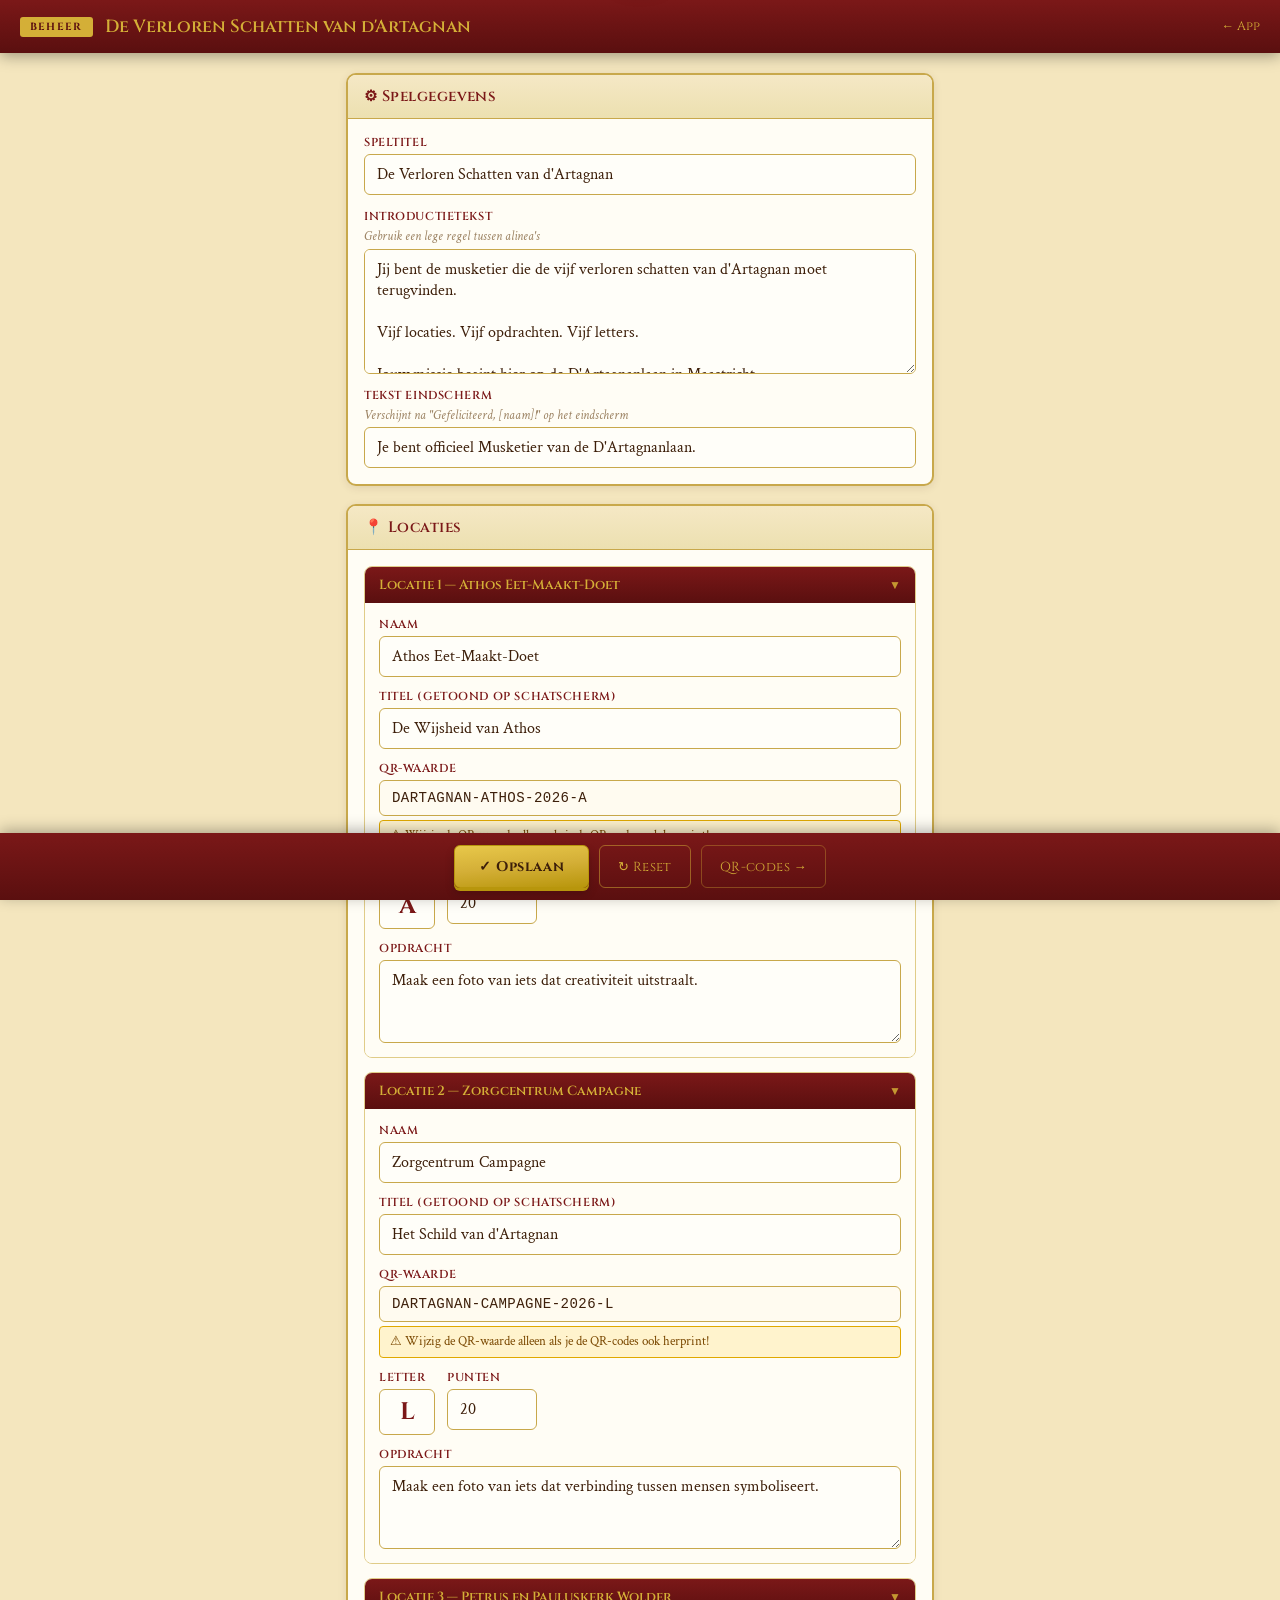
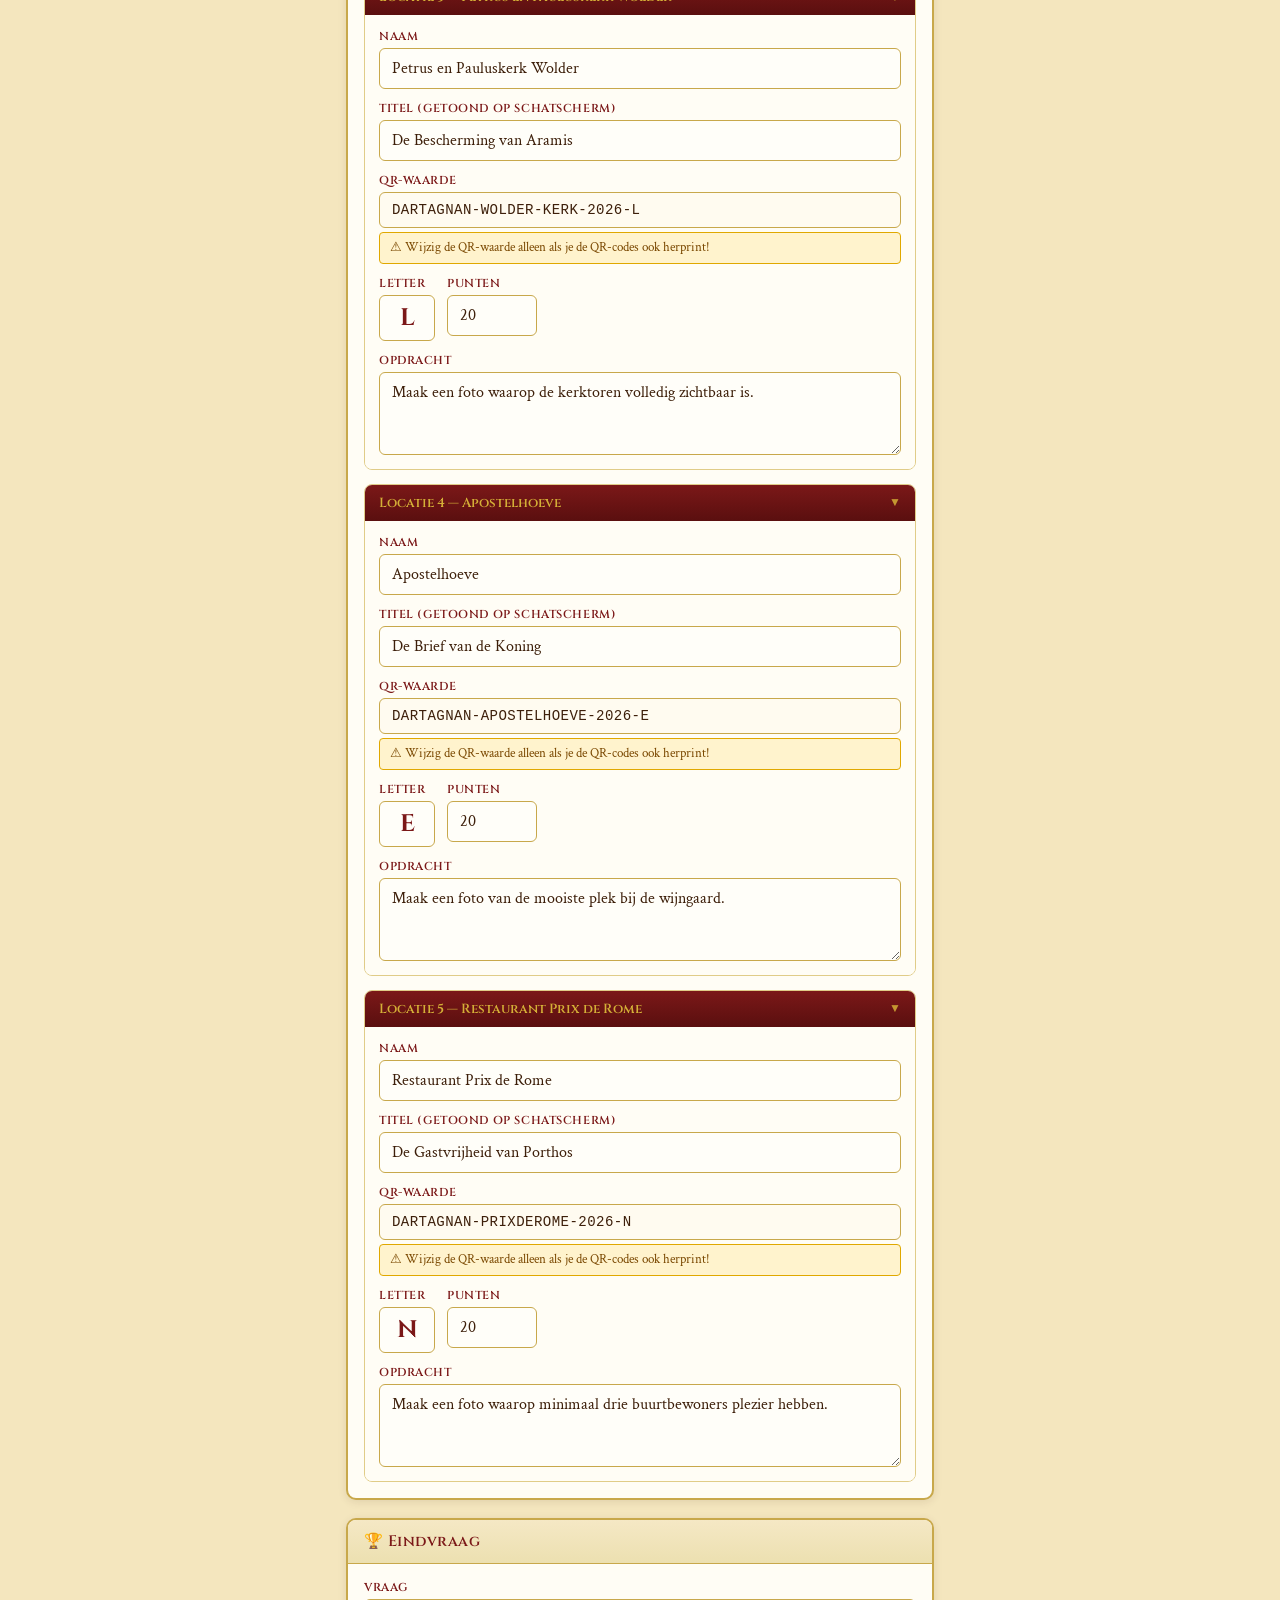
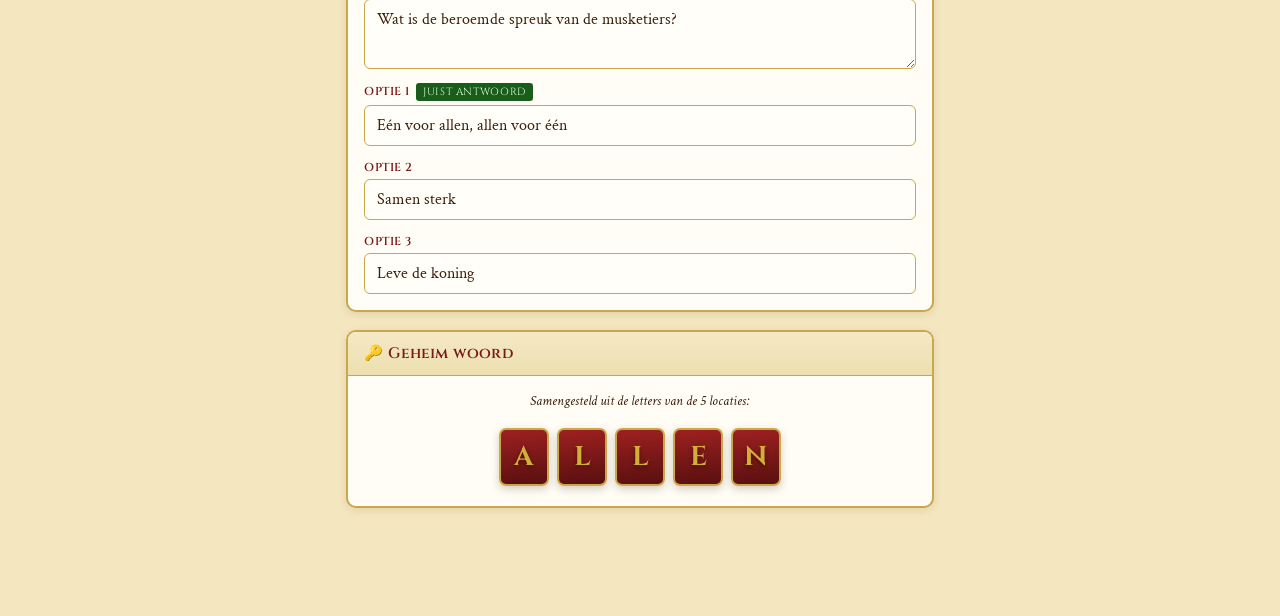
==== admin.html @ 982ed8f4 "admin page added" ====
<!DOCTYPE html>
<html lang="nl">
<head>
    <meta charset="UTF-8">
    <meta name="viewport" content="width=device-width, initial-scale=1.0">
    <title>Beheer — De Verloren Schatten van d'Artagnan</title>
    <link rel="preconnect" href="https://fonts.googleapis.com">
    <link rel="preconnect" href="https://fonts.gstatic.com" crossorigin>
    <link href="https://fonts.googleapis.com/css2?family=Cinzel:wght@400;600;700&family=Crimson+Text:ital,wght@0,400;0,600;1,400&display=swap" rel="stylesheet">
    <style>
        :root {
            --primary:     #7b1818;
            --primary-dk:  #5a0f0f;
            --secondary:   #d4af37;
            --secondary-dk:#b8960c;
            --bg:          #f4e6be;
            --card:        #fffdf5;
            --dark:        #3d1f0a;
            --border:      #c8a84b;
            --border-lt:   #e0cc88;
            --success:     #1a5c1a;
            --danger:      #7b1818;
            --warn-bg:     #fff3cd;
            --warn-border: #e0a800;
            --font-h:      'Cinzel', Georgia, serif;
            --font-b:      'Crimson Text', Georgia, serif;
        }

        *, *::before, *::after { box-sizing: border-box; margin: 0; padding: 0; }

        html { font-size: 16px; -webkit-text-size-adjust: 100%; }

        body {
            font-family: var(--font-b);
            background: var(--bg);
            color: var(--dark);
            min-height: 100vh;
            padding-bottom: 88px;
        }

        /* ---- Header ---- */
        .admin-header {
            background: linear-gradient(180deg, var(--primary) 0%, var(--primary-dk) 100%);
            color: var(--secondary);
            padding: 14px 20px;
            display: flex;
            align-items: center;
            gap: 12px;
            flex-wrap: wrap;
            position: sticky;
            top: 0;
            z-index: 100;
            box-shadow: 0 3px 14px rgba(0,0,0,0.35);
        }

        .admin-badge {
            background: var(--secondary);
            color: var(--primary-dk);
            font-family: var(--font-h);
            font-size: 0.65rem;
            font-weight: 700;
            padding: 3px 10px;
            border-radius: 3px;
            letter-spacing: 0.12em;
            white-space: nowrap;
        }

        .admin-header h1 {
            font-family: var(--font-h);
            font-size: clamp(0.82rem, 3vw, 1.1rem);
            font-weight: 600;
            flex: 1;
            line-height: 1.25;
        }

        .back-link {
            color: var(--secondary);
            text-decoration: none;
            font-family: var(--font-h);
            font-size: 0.78rem;
            white-space: nowrap;
            padding: 4px 0;
        }

        /* ---- Main ---- */
        main {
            max-width: 620px;
            margin: 0 auto;
            padding: 20px 16px;
            display: flex;
            flex-direction: column;
            gap: 18px;
        }

        /* ---- Section card ---- */
        .admin-section {
            background: var(--card);
            border: 2px solid var(--border);
            border-radius: 10px;
            overflow: hidden;
            box-shadow: 0 2px 8px rgba(61,31,10,0.1);
        }

        .section-header {
            background: linear-gradient(180deg, #f5e8c5 0%, #ece0b0 100%);
            padding: 11px 16px;
            border-bottom: 1px solid var(--border);
        }

        .section-header h2 {
            font-family: var(--font-h);
            font-size: 0.95rem;
            color: var(--primary);
            font-weight: 600;
            letter-spacing: 0.03em;
        }

        .section-body {
            padding: 16px;
            display: flex;
            flex-direction: column;
            gap: 14px;
        }

        /* ---- Location card ---- */
        .loc-card {
            border: 1.5px solid var(--border-lt);
            border-radius: 8px;
            overflow: hidden;
        }

        .loc-card-header {
            background: linear-gradient(180deg, var(--primary) 0%, var(--primary-dk) 100%);
            color: var(--secondary);
            padding: 9px 14px;
            display: flex;
            align-items: center;
            justify-content: space-between;
            gap: 8px;
            cursor: pointer;
            user-select: none;
            -webkit-tap-highlight-color: transparent;
        }

        .loc-card-header h3 {
            font-family: var(--font-h);
            font-size: 0.83rem;
            font-weight: 600;
        }

        .loc-toggle {
            font-size: 0.75rem;
            opacity: 0.85;
            transition: transform 0.2s;
        }

        .loc-card-body {
            padding: 14px;
            display: flex;
            flex-direction: column;
            gap: 12px;
            background: var(--card);
        }

        .loc-card-body.collapsed {
            display: none;
        }

        /* ---- Form fields ---- */
        .field {
            display: flex;
            flex-direction: column;
            gap: 4px;
        }

        .field label {
            font-family: var(--font-h);
            font-size: 0.72rem;
            color: var(--primary);
            font-weight: 600;
            letter-spacing: 0.05em;
            text-transform: uppercase;
        }

        .field small {
            font-family: var(--font-b);
            font-size: 0.8rem;
            color: #9a8060;
            font-style: italic;
            line-height: 1.3;
        }

        .field input,
        .field textarea {
            width: 100%;
            padding: 9px 12px;
            font-family: var(--font-b);
            font-size: 1rem;
            border: 1.5px solid var(--border);
            border-radius: 6px;
            background: #fffef9;
            color: var(--dark);
            outline: none;
            transition: border-color 0.2s, box-shadow 0.2s;
            -webkit-appearance: none;
        }

        .field input:focus,
        .field textarea:focus {
            border-color: var(--primary);
            box-shadow: 0 0 0 2px rgba(123,24,24,0.1);
        }

        .field textarea { resize: vertical; min-height: 70px; }

        .field-qr input {
            font-family: 'Courier New', monospace;
            font-size: 0.88rem;
            background: #fffbf0;
            letter-spacing: 0.03em;
        }

        .field-letter input {
            width: 56px;
            text-align: center;
            font-family: var(--font-h);
            font-size: 1.5rem;
            font-weight: 700;
            color: var(--primary);
            text-transform: uppercase;
            padding: 6px 8px;
        }

        .field-points input {
            width: 90px;
        }

        .field-row {
            display: flex;
            gap: 12px;
            align-items: flex-start;
        }

        .qr-warning {
            font-size: 0.8rem;
            color: #7a4800;
            background: var(--warn-bg);
            border: 1px solid var(--warn-border);
            border-radius: 4px;
            padding: 6px 10px;
            line-height: 1.4;
        }

        /* ---- Correct answer badge ---- */
        .correct-label {
            display: flex;
            align-items: center;
            gap: 6px;
        }

        .correct-badge {
            background: var(--success);
            color: #d8ffd8;
            font-size: 0.65rem;
            font-family: var(--font-h);
            padding: 2px 7px;
            border-radius: 3px;
            letter-spacing: 0.06em;
        }

        /* ---- Word preview ---- */
        .word-preview {
            display: flex;
            gap: 8px;
            justify-content: center;
            flex-wrap: wrap;
            padding: 4px 0;
        }

        .word-letter {
            width: 50px;
            height: 58px;
            border: 2px solid var(--border);
            border-radius: 7px;
            display: flex;
            align-items: center;
            justify-content: center;
            font-family: var(--font-h);
            font-size: 1.7rem;
            font-weight: 700;
            background: linear-gradient(175deg, #9e2020 0%, var(--primary) 50%, var(--primary-dk) 100%);
            color: var(--secondary);
            box-shadow: 0 3px 8px rgba(61,31,10,0.22);
            text-shadow: 0 2px 4px rgba(0,0,0,0.4);
        }

        .word-letter.empty {
            background: linear-gradient(180deg, #e8d8b0 0%, #d8c898 100%);
            color: #a09060;
            text-shadow: none;
            font-size: 1.4rem;
        }

        .word-hint {
            text-align: center;
            font-style: italic;
            font-size: 0.88rem;
            color: var(--dark);
        }

        /* ---- Sticky action bar ---- */
        .action-bar {
            position: fixed;
            bottom: 0;
            left: 0;
            right: 0;
            background: linear-gradient(180deg, var(--primary) 0%, var(--primary-dk) 100%);
            padding: 12px 16px;
            display: flex;
            gap: 10px;
            justify-content: center;
            flex-wrap: wrap;
            box-shadow: 0 -3px 14px rgba(0,0,0,0.3);
            z-index: 100;
        }

        .btn-save {
            background: linear-gradient(175deg, #e8c84a 0%, var(--secondary) 50%, var(--secondary-dk) 100%);
            color: var(--dark);
            border: 1px solid var(--secondary-dk);
            padding: 11px 24px;
            border-radius: 6px;
            font-family: var(--font-h);
            font-size: 0.88rem;
            font-weight: 700;
            cursor: pointer;
            letter-spacing: 0.04em;
            box-shadow: 0 3px 0 var(--secondary-dk), 0 5px 10px rgba(0,0,0,0.2);
            transition: transform 0.1s;
            -webkit-tap-highlight-color: transparent;
        }

        .btn-save:active { transform: translateY(2px); box-shadow: 0 1px 0 var(--secondary-dk); }

        .btn-reset {
            background: transparent;
            color: var(--secondary);
            border: 1px solid rgba(212,175,55,0.5);
            padding: 11px 18px;
            border-radius: 6px;
            font-family: var(--font-h);
            font-size: 0.82rem;
            cursor: pointer;
            letter-spacing: 0.03em;
            transition: background 0.2s;
            -webkit-tap-highlight-color: transparent;
        }

        .btn-reset:hover { background: rgba(212,175,55,0.1); }

        .btn-qr {
            background: transparent;
            color: var(--secondary);
            border: 1px solid rgba(212,175,55,0.35);
            padding: 11px 18px;
            border-radius: 6px;
            font-family: var(--font-h);
            font-size: 0.82rem;
            letter-spacing: 0.03em;
            text-decoration: none;
            display: inline-flex;
            align-items: center;
            -webkit-tap-highlight-color: transparent;
        }

        /* ---- Status toast ---- */
        .status-bar {
            position: fixed;
            top: 62px;
            left: 50%;
            transform: translateX(-50%) translateY(-100px);
            padding: 11px 22px;
            border-radius: 22px;
            font-family: var(--font-h);
            font-size: 0.82rem;
            box-shadow: 0 4px 18px rgba(0,0,0,0.3);
            transition: transform 0.35s cubic-bezier(0.34, 1.56, 0.64, 1);
            z-index: 200;
            white-space: nowrap;
            pointer-events: none;
            background: var(--success);
            color: #d8ffd8;
            letter-spacing: 0.02em;
        }

        .status-bar.show   { transform: translateX(-50%) translateY(0); }
        .status-bar.error  { background: var(--danger); color: #ffd8d8; }
        .status-bar.warn   { background: #7a4800; color: #ffe8c8; }
    </style>
</head>
<body>

<header class="admin-header">
    <span class="admin-badge">BEHEER</span>
    <h1>De Verloren Schatten van d'Artagnan</h1>
    <a href="index.html" class="back-link">&#8592; App</a>
</header>

<main>

    <!-- ===== SPELGEGEVENS ===== -->
    <div class="admin-section">
        <div class="section-header">
            <h2>&#9881; Spelgegevens</h2>
        </div>
        <div class="section-body">
            <div class="field">
                <label>Speltitel</label>
                <input type="text" id="cfg-gameTitle" maxlength="120">
            </div>
            <div class="field">
                <label>Introductietekst</label>
                <small>Gebruik een lege regel tussen alinea's</small>
                <textarea id="cfg-introText" rows="5"></textarea>
            </div>
            <div class="field">
                <label>Tekst eindscherm</label>
                <small>Verschijnt na "Gefeliciteerd, [naam]!" op het eindscherm</small>
                <input type="text" id="cfg-congratsText" maxlength="200">
            </div>
        </div>
    </div>

    <!-- ===== LOCATIES ===== -->
    <div class="admin-section">
        <div class="section-header">
            <h2>&#128205; Locaties</h2>
        </div>
        <div class="section-body" id="locations-container"></div>
    </div>

    <!-- ===== EINDVRAAG ===== -->
    <div class="admin-section">
        <div class="section-header">
            <h2>&#127942; Eindvraag</h2>
        </div>
        <div class="section-body">
            <div class="field">
                <label>Vraag</label>
                <textarea id="cfg-finalQuestion" rows="2"></textarea>
            </div>
            <div class="field">
                <div class="correct-label">
                    <label>Optie 1</label>
                    <span class="correct-badge">JUIST ANTWOORD</span>
                </div>
                <input type="text" id="cfg-answer0" maxlength="200">
            </div>
            <div class="field">
                <label>Optie 2</label>
                <input type="text" id="cfg-answer1" maxlength="200">
            </div>
            <div class="field">
                <label>Optie 3</label>
                <input type="text" id="cfg-answer2" maxlength="200">
            </div>
        </div>
    </div>

    <!-- ===== GEHEIM WOORD ===== -->
    <div class="admin-section">
        <div class="section-header">
            <h2>&#128273; Geheim woord</h2>
        </div>
        <div class="section-body">
            <p class="word-hint">Samengesteld uit de letters van de 5 locaties:</p>
            <div class="word-preview" id="word-preview"></div>
        </div>
    </div>

</main>

<!-- Sticky action bar -->
<div class="action-bar">
    <button class="btn-save" id="btn-save">&#10003; Opslaan</button>
    <button class="btn-reset" id="btn-reset">&#8635; Reset</button>
    <a href="qrcodes.html" class="btn-qr">QR-codes &#8594;</a>
</div>

<!-- Status notification -->
<div class="status-bar" id="status-bar"></div>

<script>
'use strict';

const CONFIG_KEY = 'artagnan_config_v1';

const DEFAULT_CONFIG = {
    gameTitle:    "De Verloren Schatten van d'Artagnan",
    introText:    "Jij bent de musketier die de vijf verloren schatten van d'Artagnan moet terugvinden.\n\nVijf locaties. Vijf opdrachten. Vijf letters.\n\nJouw missie begint hier op de D'Artagnanlaan in Maastricht.",
    congratsText: "Je bent officieel Musketier van de D'Artagnanlaan.",
    locations: [
        { qrValue: 'DARTAGNAN-ATHOS-2026-A',        name: 'Athos Eet-Maakt-Doet',        title: 'De Wijsheid van Athos',        letter: 'A', points: 20, task: 'Maak een foto van iets dat creativiteit uitstraalt.' },
        { qrValue: 'DARTAGNAN-CAMPAGNE-2026-L',      name: 'Zorgcentrum Campagne',         title: "Het Schild van d'Artagnan",    letter: 'L', points: 20, task: 'Maak een foto van iets dat verbinding tussen mensen symboliseert.' },
        { qrValue: 'DARTAGNAN-WOLDER-KERK-2026-L',   name: 'Petrus en Pauluskerk Wolder',  title: 'De Bescherming van Aramis',   letter: 'L', points: 20, task: 'Maak een foto waarop de kerktoren volledig zichtbaar is.' },
        { qrValue: 'DARTAGNAN-APOSTELHOEVE-2026-E',  name: 'Apostelhoeve',                 title: 'De Brief van de Koning',      letter: 'E', points: 20, task: 'Maak een foto van de mooiste plek bij de wijngaard.' },
        { qrValue: 'DARTAGNAN-PRIXDEROME-2026-N',    name: 'Restaurant Prix de Rome',      title: 'De Gastvrijheid van Porthos', letter: 'N', points: 20, task: 'Maak een foto waarop minimaal drie buurtbewoners plezier hebben.' }
    ],
    finalQuestion: "Wat is de beroemde spreuk van de musketiers?",
    correctAnswer: "Eén voor allen, allen voor één",
    answerOptions: [
        "Eén voor allen, allen voor één",
        "Samen sterk",
        "Leve de koning"
    ]
};

let config           = JSON.parse(JSON.stringify(DEFAULT_CONFIG));
let savedQrValues    = config.locations.map(l => l.qrValue);
let statusTimer      = null;

/* ---- Load from localStorage ---- */
function loadConfig() {
    try {
        const raw = localStorage.getItem(CONFIG_KEY);
        if (!raw) return;
        const p = JSON.parse(raw);
        if (
            p && typeof p === 'object' &&
            Array.isArray(p.locations) && p.locations.length === 5 &&
            Array.isArray(p.answerOptions) && p.answerOptions.length >= 2
        ) {
            config        = p;
            savedQrValues = config.locations.map(l => l.qrValue);
        }
    } catch (_) {}
}

/* ---- Populate global fields ---- */
function populateForm() {
    document.getElementById('cfg-gameTitle').value     = config.gameTitle    || '';
    document.getElementById('cfg-introText').value     = config.introText    || '';
    document.getElementById('cfg-congratsText').value  = config.congratsText || '';
    document.getElementById('cfg-finalQuestion').value = config.finalQuestion || '';
    document.getElementById('cfg-answer0').value       = config.answerOptions[0] || '';
    document.getElementById('cfg-answer1').value       = config.answerOptions[1] || '';
    document.getElementById('cfg-answer2').value       = config.answerOptions[2] || '';
}

/* ---- Build location cards ---- */
function buildLocationCards() {
    const container = document.getElementById('locations-container');
    container.innerHTML = '';

    config.locations.forEach((loc, i) => {
        const card = document.createElement('div');
        card.className = 'loc-card';

        const nameDisplay = escHTML(loc.name);
        const titleVal    = escHTML(loc.title);
        const qrVal       = escHTML(loc.qrValue);
        const taskVal     = escHTML(loc.task);

        card.innerHTML =
            '<div class="loc-card-header" onclick="toggleCard(' + i + ')" id="loc-hdr-' + i + '">' +
                '<h3>Locatie ' + (i + 1) + ' &mdash; <span id="loc-lbl-' + i + '">' + nameDisplay + '</span></h3>' +
                '<span class="loc-toggle" id="loc-tog-' + i + '">&#9660;</span>' +
            '</div>' +
            '<div class="loc-card-body" id="loc-body-' + i + '">' +
                '<div class="field">' +
                    '<label>Naam</label>' +
                    '<input type="text" id="loc-' + i + '-name" value="' + nameDisplay + '" maxlength="100" ' +
                        'oninput="document.getElementById(\'loc-lbl-' + i + '\').textContent=this.value">' +
                '</div>' +
                '<div class="field">' +
                    '<label>Titel (getoond op schatscherm)</label>' +
                    '<input type="text" id="loc-' + i + '-title" value="' + titleVal + '" maxlength="120">' +
                '</div>' +
                '<div class="field field-qr">' +
                    '<label>QR-waarde</label>' +
                    '<input type="text" id="loc-' + i + '-qrValue" value="' + qrVal + '" maxlength="200" ' +
                        'oninput="updateWordPreview()">' +
                    '<div class="qr-warning">&#9888; Wijzig de QR-waarde alleen als je de QR-codes ook herprint!</div>' +
                '</div>' +
                '<div class="field-row">' +
                    '<div class="field field-letter">' +
                        '<label>Letter</label>' +
                        '<input type="text" id="loc-' + i + '-letter" value="' + escHTML(loc.letter) + '" ' +
                            'maxlength="1" style="text-transform:uppercase" oninput="updateWordPreview()">' +
                    '</div>' +
                    '<div class="field field-points">' +
                        '<label>Punten</label>' +
                        '<input type="number" id="loc-' + i + '-points" value="' + loc.points + '" min="0" max="9999">' +
                    '</div>' +
                '</div>' +
                '<div class="field">' +
                    '<label>Opdracht</label>' +
                    '<textarea id="loc-' + i + '-task" rows="3">' + taskVal + '</textarea>' +
                '</div>' +
            '</div>';

        container.appendChild(card);
    });
}

function toggleCard(i) {
    const body   = document.getElementById('loc-body-' + i);
    const toggle = document.getElementById('loc-tog-' + i);
    const hidden = body.classList.toggle('collapsed');
    toggle.innerHTML = hidden ? '&#9654;' : '&#9660;';
}

/* ---- Word preview ---- */
function updateWordPreview() {
    const preview = document.getElementById('word-preview');
    preview.innerHTML = '';
    for (let i = 0; i < 5; i++) {
        const input = document.getElementById('loc-' + i + '-letter');
        const ch = input ? input.value.trim().toUpperCase().charAt(0) : '';
        const el = document.createElement('div');
        el.className   = 'word-letter' + (ch ? '' : ' empty');
        el.textContent = ch || '?';
        preview.appendChild(el);
    }
}

/* ---- Read form ---- */
function readForm() {
    const cfg = {
        gameTitle:     document.getElementById('cfg-gameTitle').value.trim(),
        introText:     document.getElementById('cfg-introText').value,
        congratsText:  document.getElementById('cfg-congratsText').value.trim(),
        finalQuestion: document.getElementById('cfg-finalQuestion').value.trim(),
        correctAnswer: document.getElementById('cfg-answer0').value.trim(),
        answerOptions: [
            document.getElementById('cfg-answer0').value.trim(),
            document.getElementById('cfg-answer1').value.trim(),
            document.getElementById('cfg-answer2').value.trim()
        ].filter(Boolean),
        locations: []
    };

    for (let i = 0; i < 5; i++) {
        cfg.locations.push({
            qrValue: document.getElementById('loc-' + i + '-qrValue').value.trim(),
            name:    document.getElementById('loc-' + i + '-name').value.trim(),
            title:   document.getElementById('loc-' + i + '-title').value.trim(),
            letter:  (document.getElementById('loc-' + i + '-letter').value.trim().toUpperCase().charAt(0)) || '?',
            points:  parseInt(document.getElementById('loc-' + i + '-points').value, 10) || 0,
            task:    document.getElementById('loc-' + i + '-task').value.trim()
        });
    }

    return cfg;
}

/* ---- Validate ---- */
function validate(cfg) {
    if (!cfg.gameTitle)     return 'Speltitel is verplicht.';
    if (!cfg.finalQuestion) return 'De eindvraag is verplicht.';
    if (!cfg.correctAnswer) return 'Het juiste antwoord (optie 1) is verplicht.';
    if (cfg.answerOptions.length < 2) return 'Er zijn minimaal 2 antwoordopties nodig.';

    for (let i = 0; i < cfg.locations.length; i++) {
        const loc = cfg.locations[i];
        if (!loc.qrValue) return 'QR-waarde van locatie ' + (i + 1) + ' is verplicht.';
        if (!loc.name)    return 'Naam van locatie ' + (i + 1) + ' is verplicht.';
        if (!loc.title)   return 'Titel van locatie ' + (i + 1) + ' is verplicht.';

        // Check for duplicate QR values
        const dup = cfg.locations.findIndex((l, j) => j !== i && l.qrValue === loc.qrValue);
        if (dup !== -1) return 'QR-waarden van locatie ' + (i + 1) + ' en ' + (dup + 1) + ' zijn identiek.';
    }

    return null; // valid
}

/* ---- Save ---- */
function saveConfig() {
    const cfg = readForm();
    const err = validate(cfg);
    if (err) { showStatus(err, 'error'); return; }

    const qrChanged = cfg.locations.some((loc, i) => loc.qrValue !== savedQrValues[i]);

    try {
        localStorage.setItem(CONFIG_KEY, JSON.stringify(cfg));
        config        = cfg;
        savedQrValues = cfg.locations.map(l => l.qrValue);
        if (qrChanged) {
            showStatus('Opgeslagen \u2014 QR-waarden gewijzigd: herprint de QR-codes!', 'warn');
        } else {
            showStatus('\u2713 Opgeslagen! Herlaad de app om de wijzigingen te zien.', '');
        }
    } catch (_) {
        showStatus('Opslaan mislukt \u2014 localStorage vol?', 'error');
    }
}

/* ---- Reset ---- */
function resetConfig() {
    if (!confirm('Weet je zeker dat je alle instellingen wilt resetten naar de standaardwaarden?')) return;
    try { localStorage.removeItem(CONFIG_KEY); } catch (_) {}
    config        = JSON.parse(JSON.stringify(DEFAULT_CONFIG));
    savedQrValues = config.locations.map(l => l.qrValue);
    populateForm();
    buildLocationCards();
    updateWordPreview();
    showStatus('\u21BA Instellingen gereset naar standaard.', '');
}

/* ---- Status message ---- */
function showStatus(msg, type) {
    const bar = document.getElementById('status-bar');
    bar.textContent = msg;
    bar.className   = 'status-bar show' + (type ? ' ' + type : '');
    if (statusTimer) clearTimeout(statusTimer);
    statusTimer = setTimeout(() => bar.classList.remove('show'), 4200);
}

/* ---- HTML escape ---- */
function escHTML(str) {
    return String(str || '')
        .replace(/&/g, '&amp;')
        .replace(/</g, '&lt;')
        .replace(/>/g, '&gt;')
        .replace(/"/g, '&quot;');
}

/* ---- Init ---- */
loadConfig();
populateForm();
buildLocationCards();
updateWordPreview();

document.getElementById('btn-save').addEventListener('click',  saveConfig);
document.getElementById('btn-reset').addEventListener('click', resetConfig);
</script>

</body>
</html>
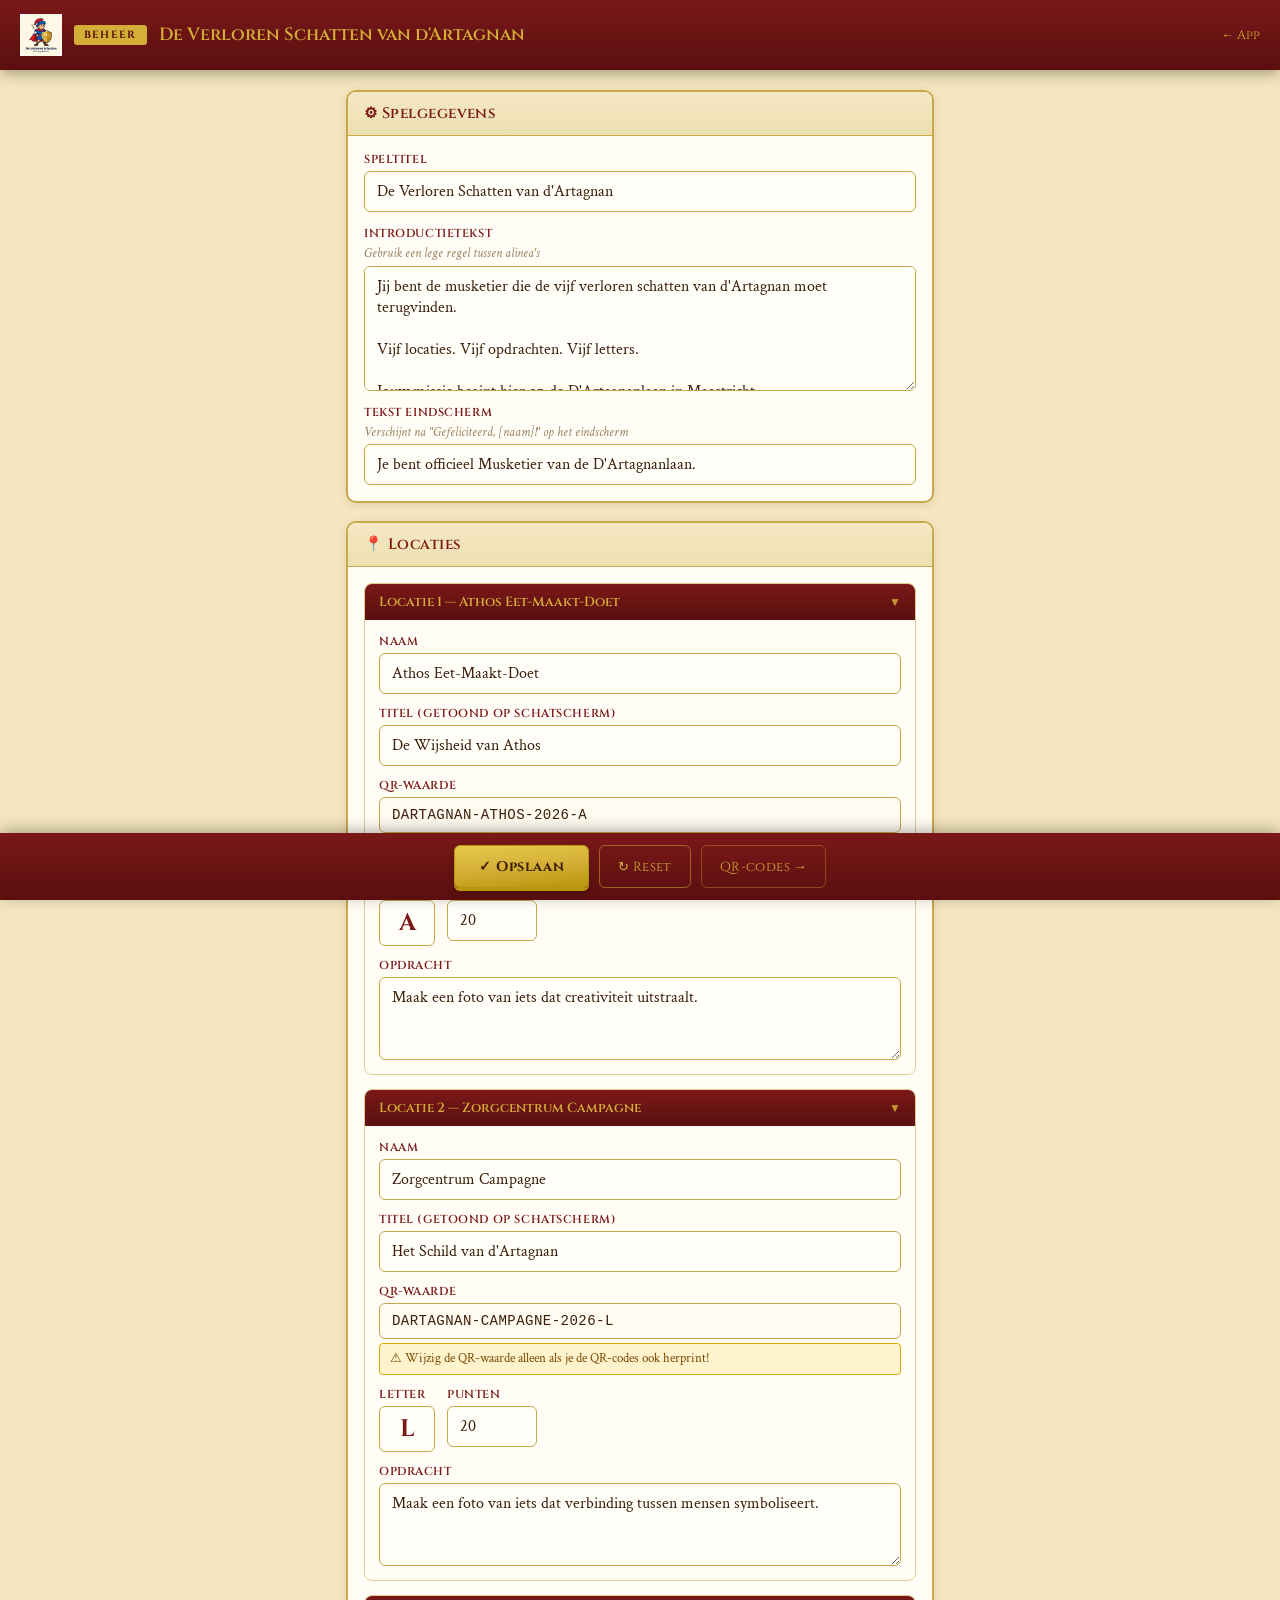
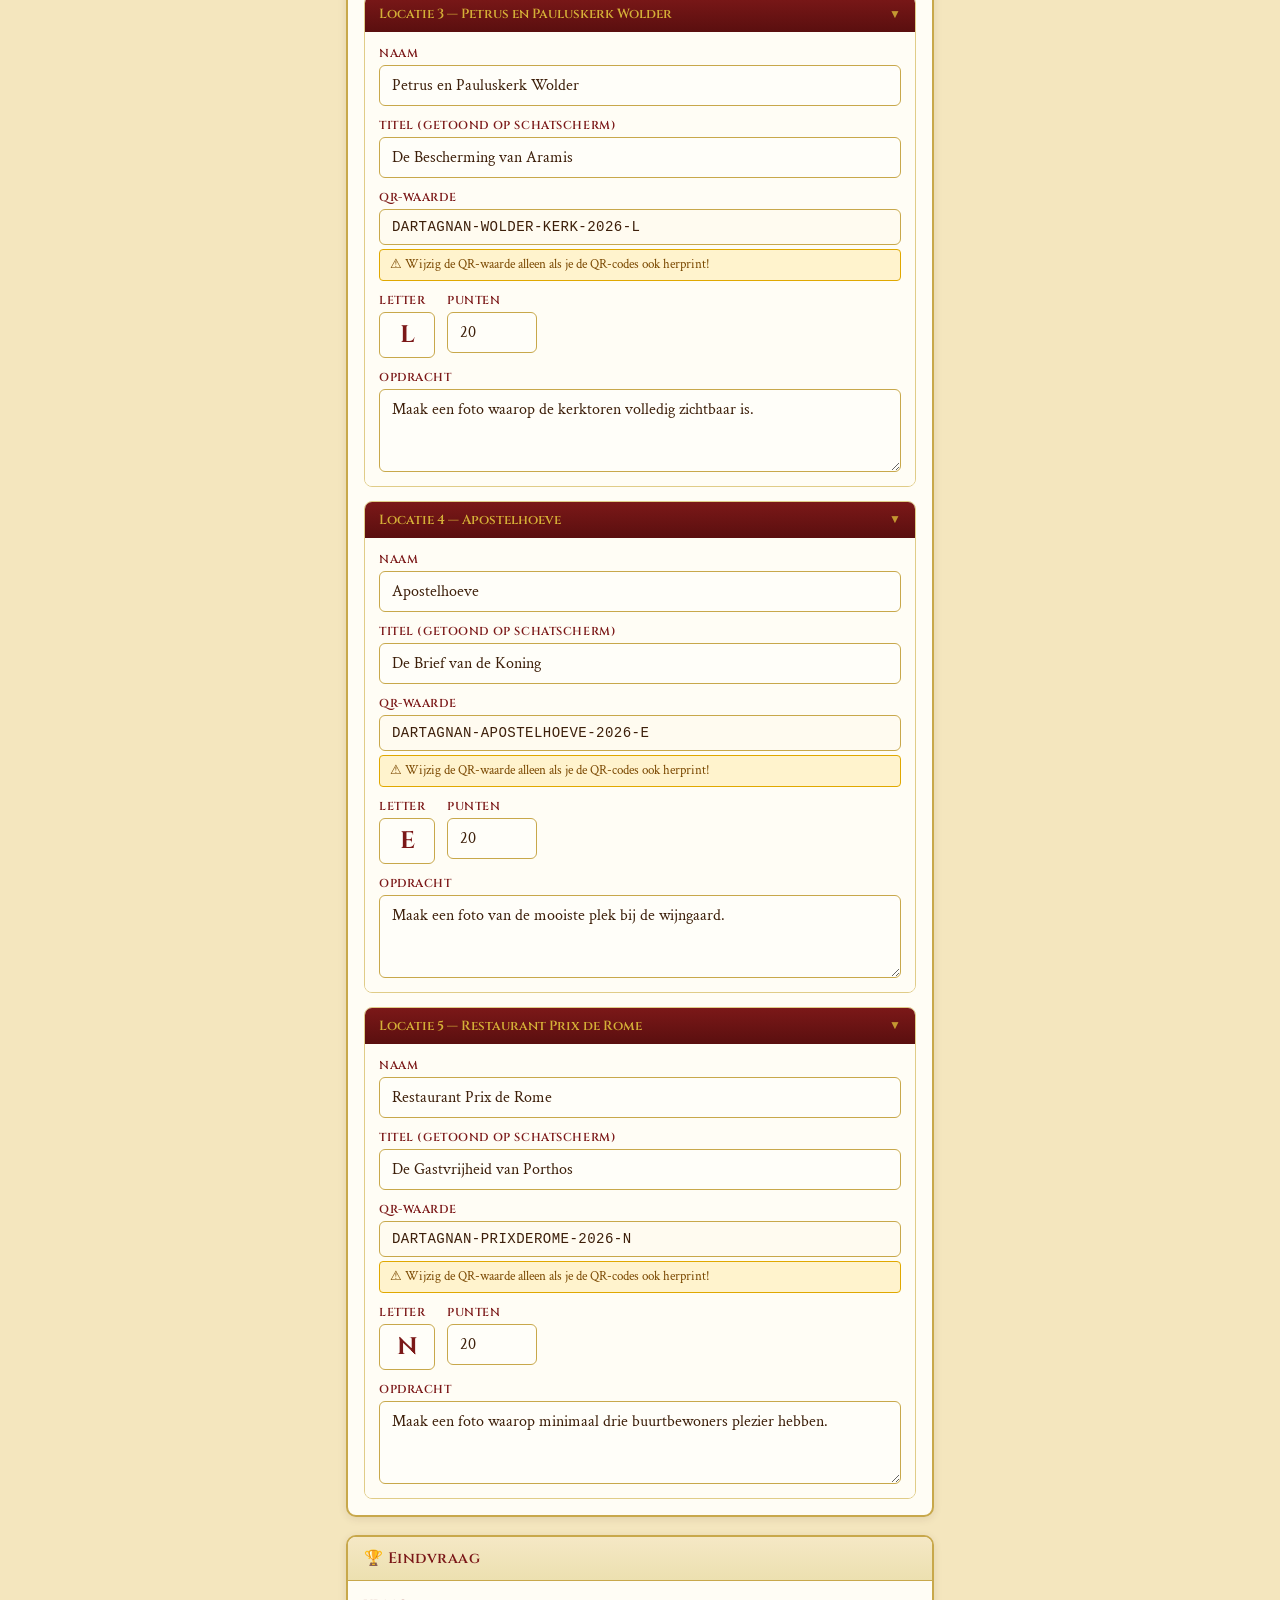
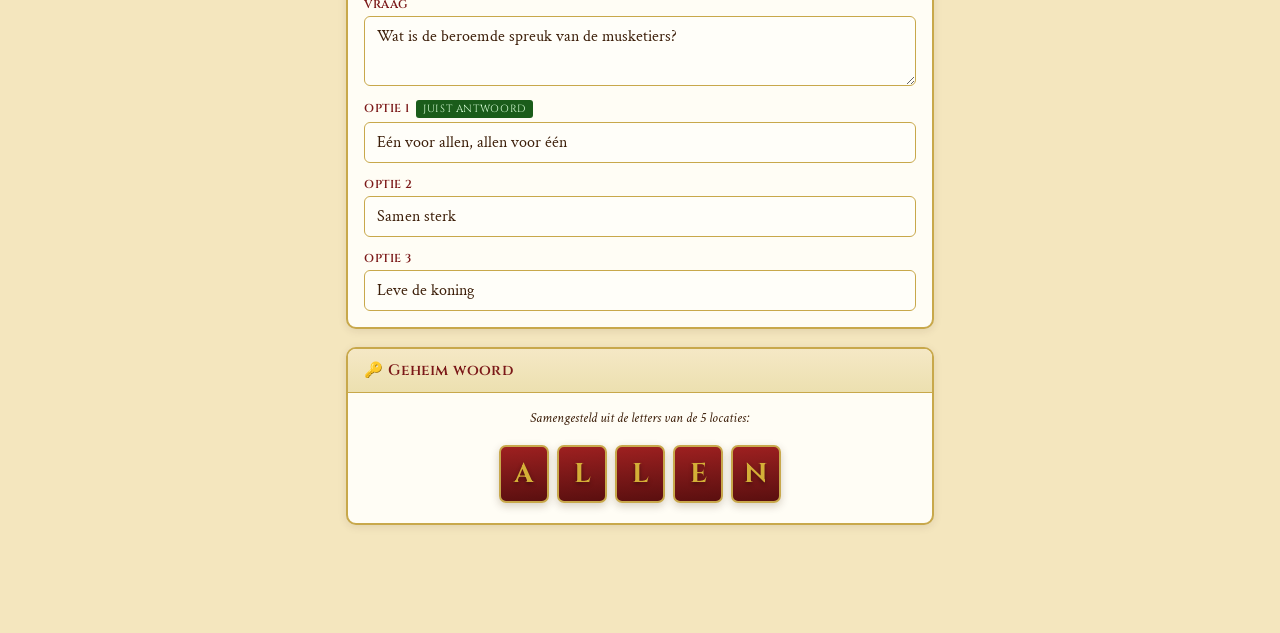
==== commit cbafafbd: "logo added" ====
--- a/admin.html
+++ b/admin.html
@@ -82,6 +82,13 @@
             padding: 4px 0;
         }
 
+        .admin-logo {
+            height: 42px;
+            width: auto;
+            display: block;
+            flex-shrink: 0;
+        }
+
         /* ---- Main ---- */
         main {
             max-width: 620px;
@@ -401,6 +408,7 @@
 <body>
 
 <header class="admin-header">
+    <img src="logo.png" class="admin-logo" alt="Logo">
     <span class="admin-badge">BEHEER</span>
     <h1>De Verloren Schatten van d'Artagnan</h1>
     <a href="index.html" class="back-link">&#8592; App</a>
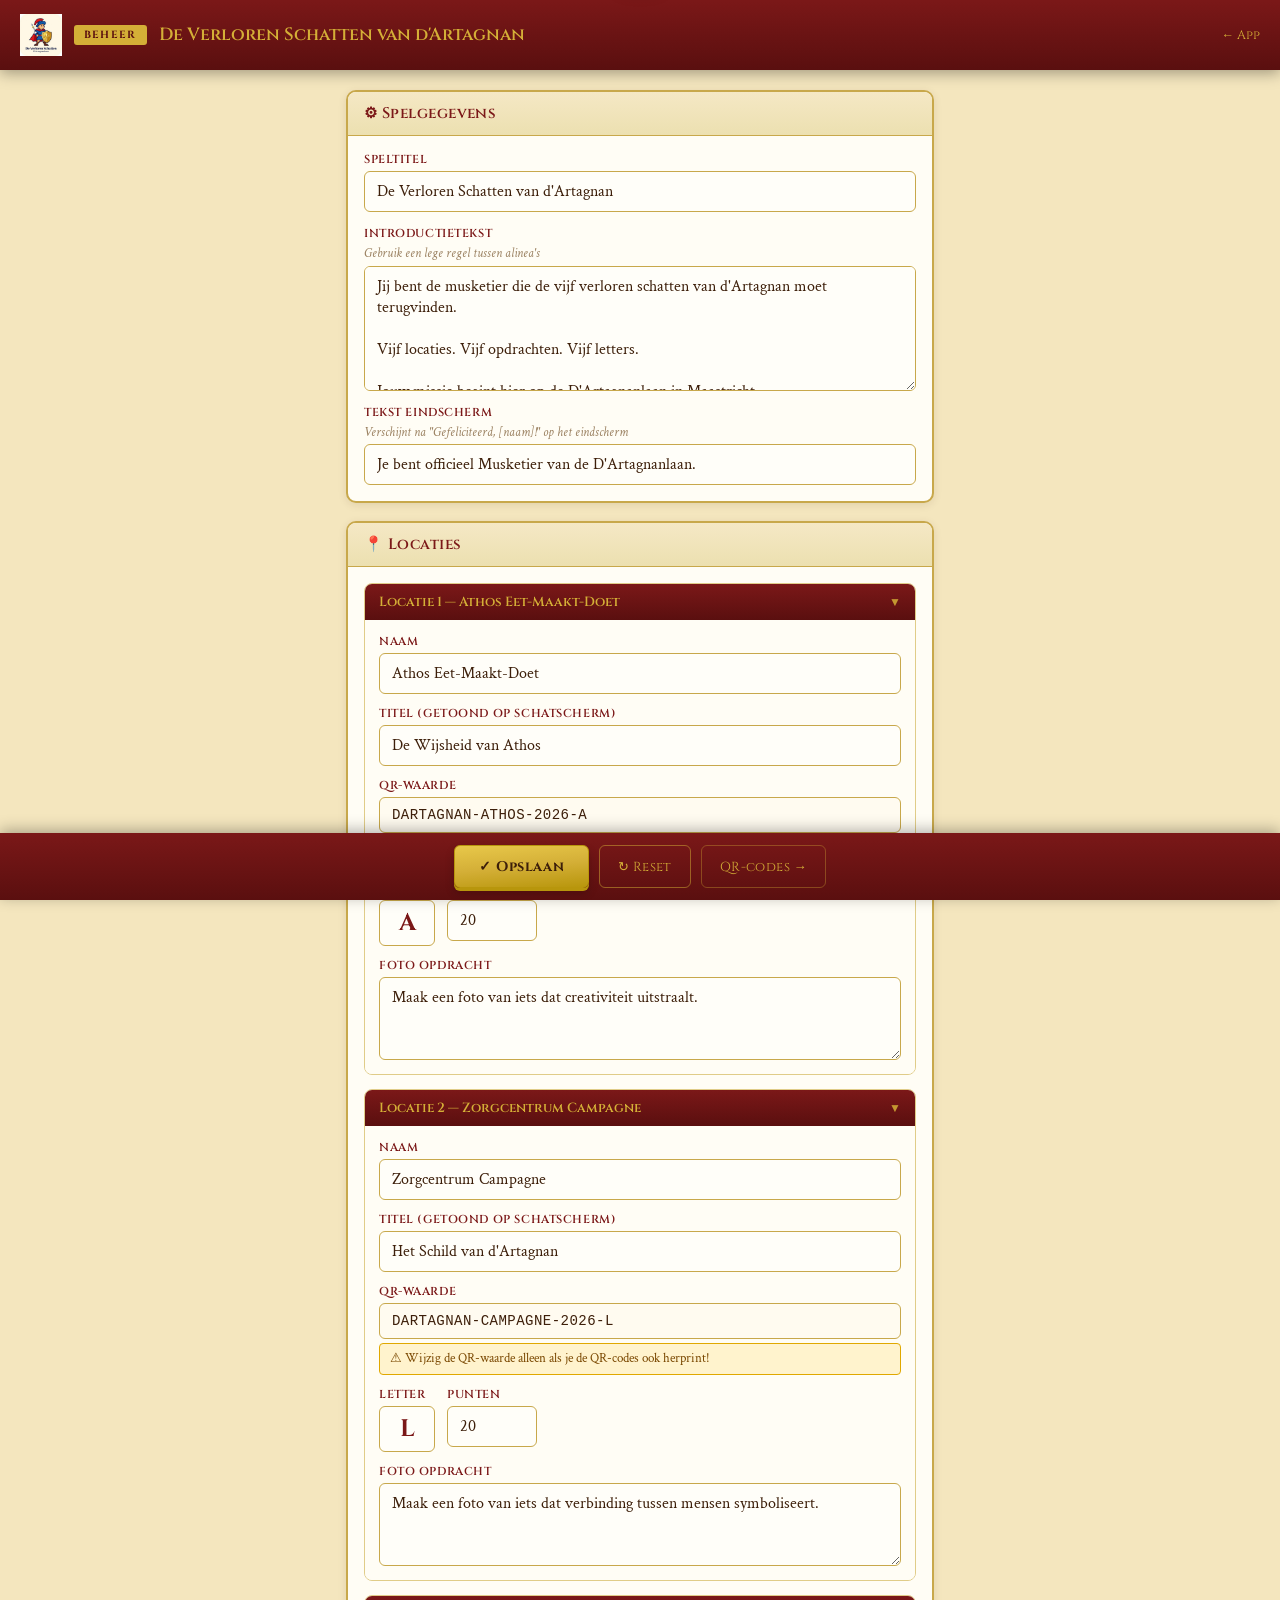
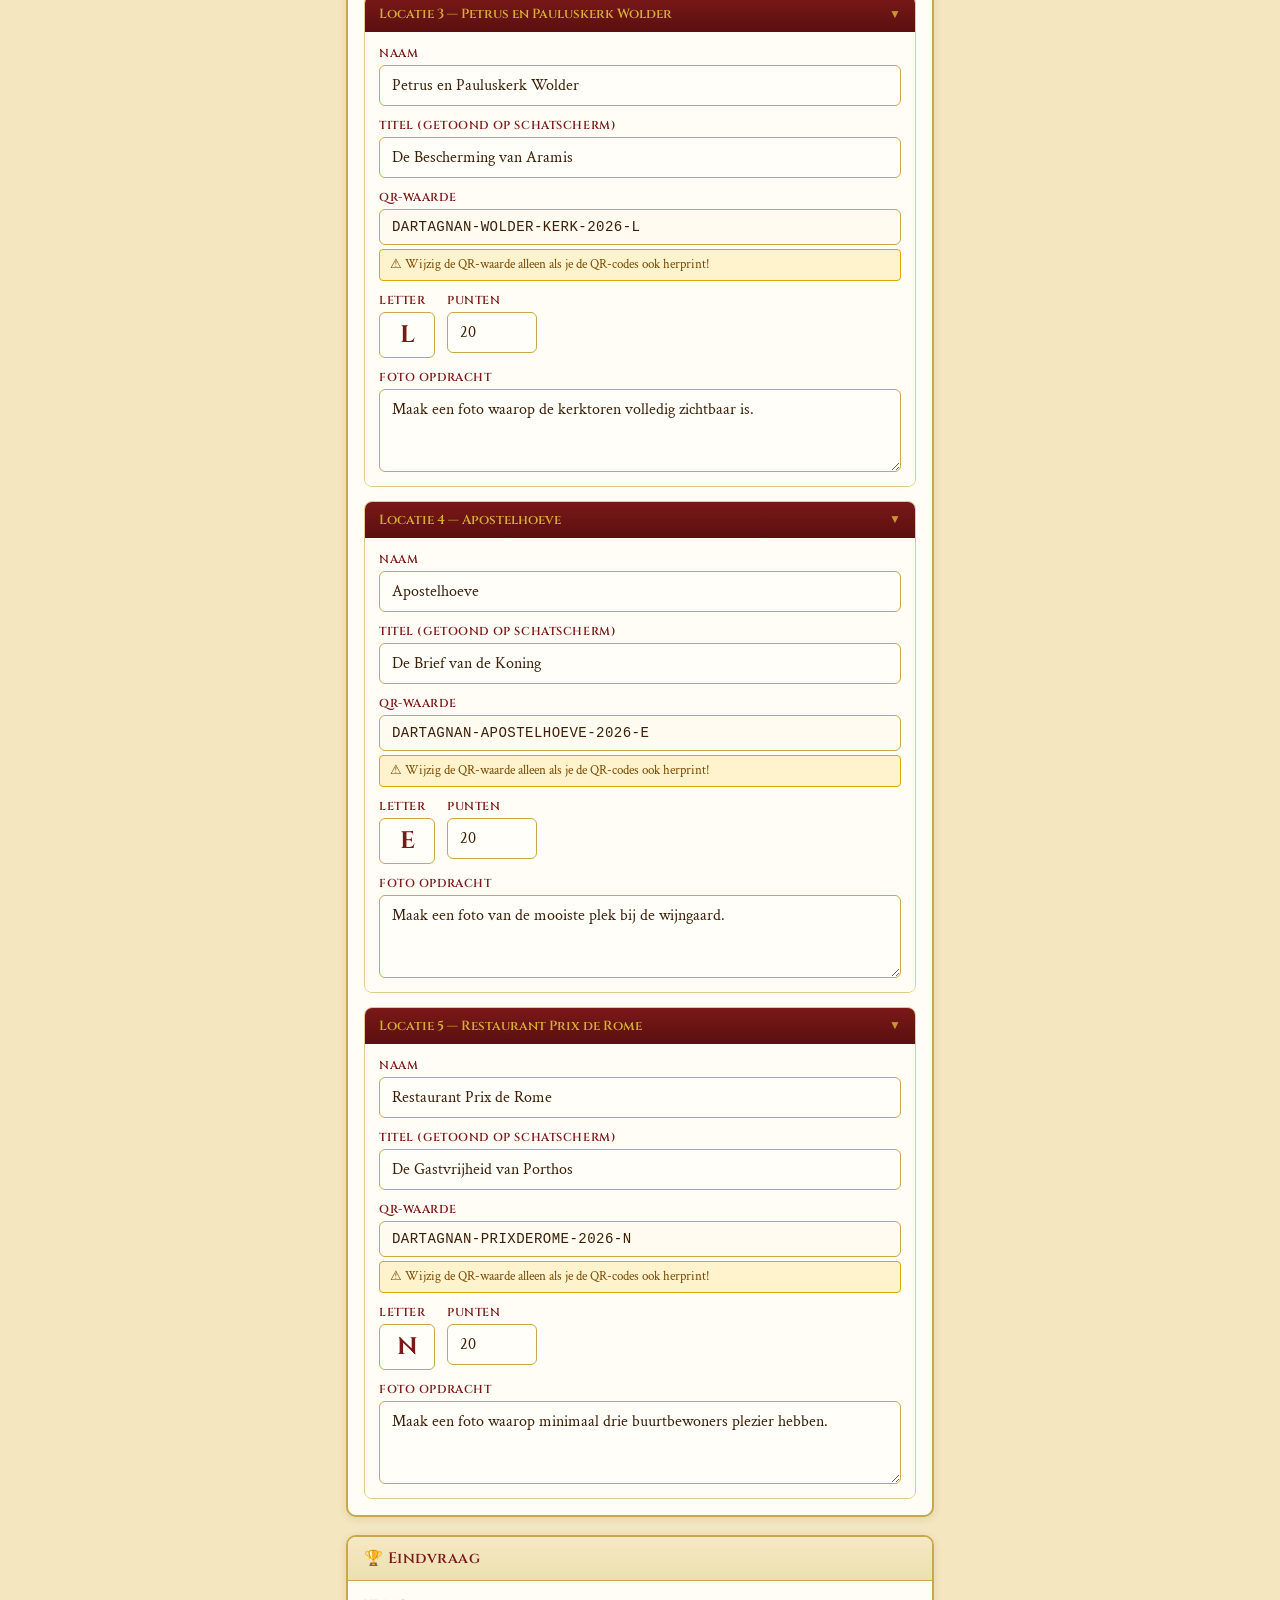
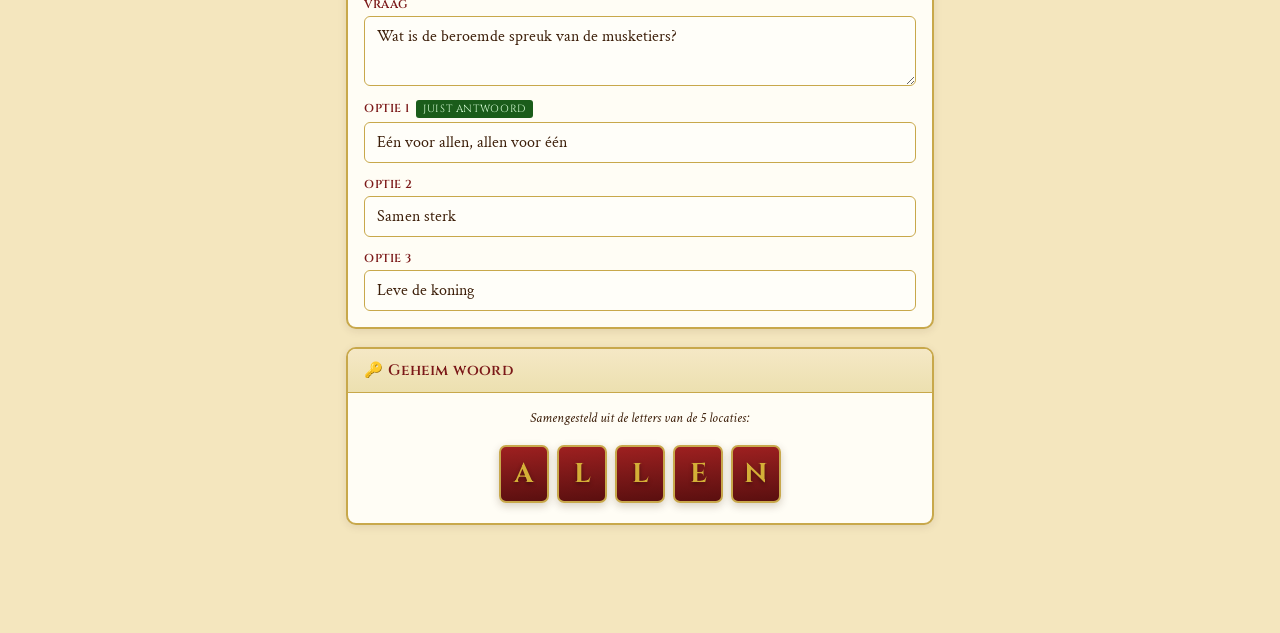
==== commit 2a36c5d4: "tekstuele wijzigingen" ====
--- a/admin.html
+++ b/admin.html
@@ -602,7 +602,7 @@
                     '</div>' +
                 '</div>' +
                 '<div class="field">' +
-                    '<label>Opdracht</label>' +
+                    '<label>Foto opdracht</label>' +
                     '<textarea id="loc-' + i + '-task" rows="3">' + taskVal + '</textarea>' +
                 '</div>' +
             '</div>';
@@ -692,16 +692,24 @@
     const qrChanged = cfg.locations.some((loc, i) => loc.qrValue !== savedQrValues[i]);
 
     try {
-        localStorage.setItem(CONFIG_KEY, JSON.stringify(cfg));
+        const json = JSON.stringify(cfg);
+        localStorage.setItem(CONFIG_KEY, json);
+
+        // Verify the write actually succeeded
+        if (localStorage.getItem(CONFIG_KEY) !== json) {
+            showStatus('Opslaan mislukt \u2014 kon niet verifi\u00ebren. Gebruik geen priv\u00e9venster.', 'error');
+            return;
+        }
+
         config        = cfg;
         savedQrValues = cfg.locations.map(l => l.qrValue);
         if (qrChanged) {
-            showStatus('Opgeslagen \u2014 QR-waarden gewijzigd: herprint de QR-codes!', 'warn');
+            showStatus('\u2713 Opgeslagen \u2014 QR-waarden gewijzigd: herprint de QR-codes!', 'warn');
         } else {
-            showStatus('\u2713 Opgeslagen! Herlaad de app om de wijzigingen te zien.', '');
+            showStatus('\u2713 Opgeslagen! Open de app opnieuw om de wijzigingen te zien.', '');
         }
     } catch (_) {
-        showStatus('Opslaan mislukt \u2014 localStorage vol?', 'error');
+        showStatus('Opslaan mislukt \u2014 localStorage niet beschikbaar. Gebruik geen priv\u00e9venster.', 'error');
     }
 }
 
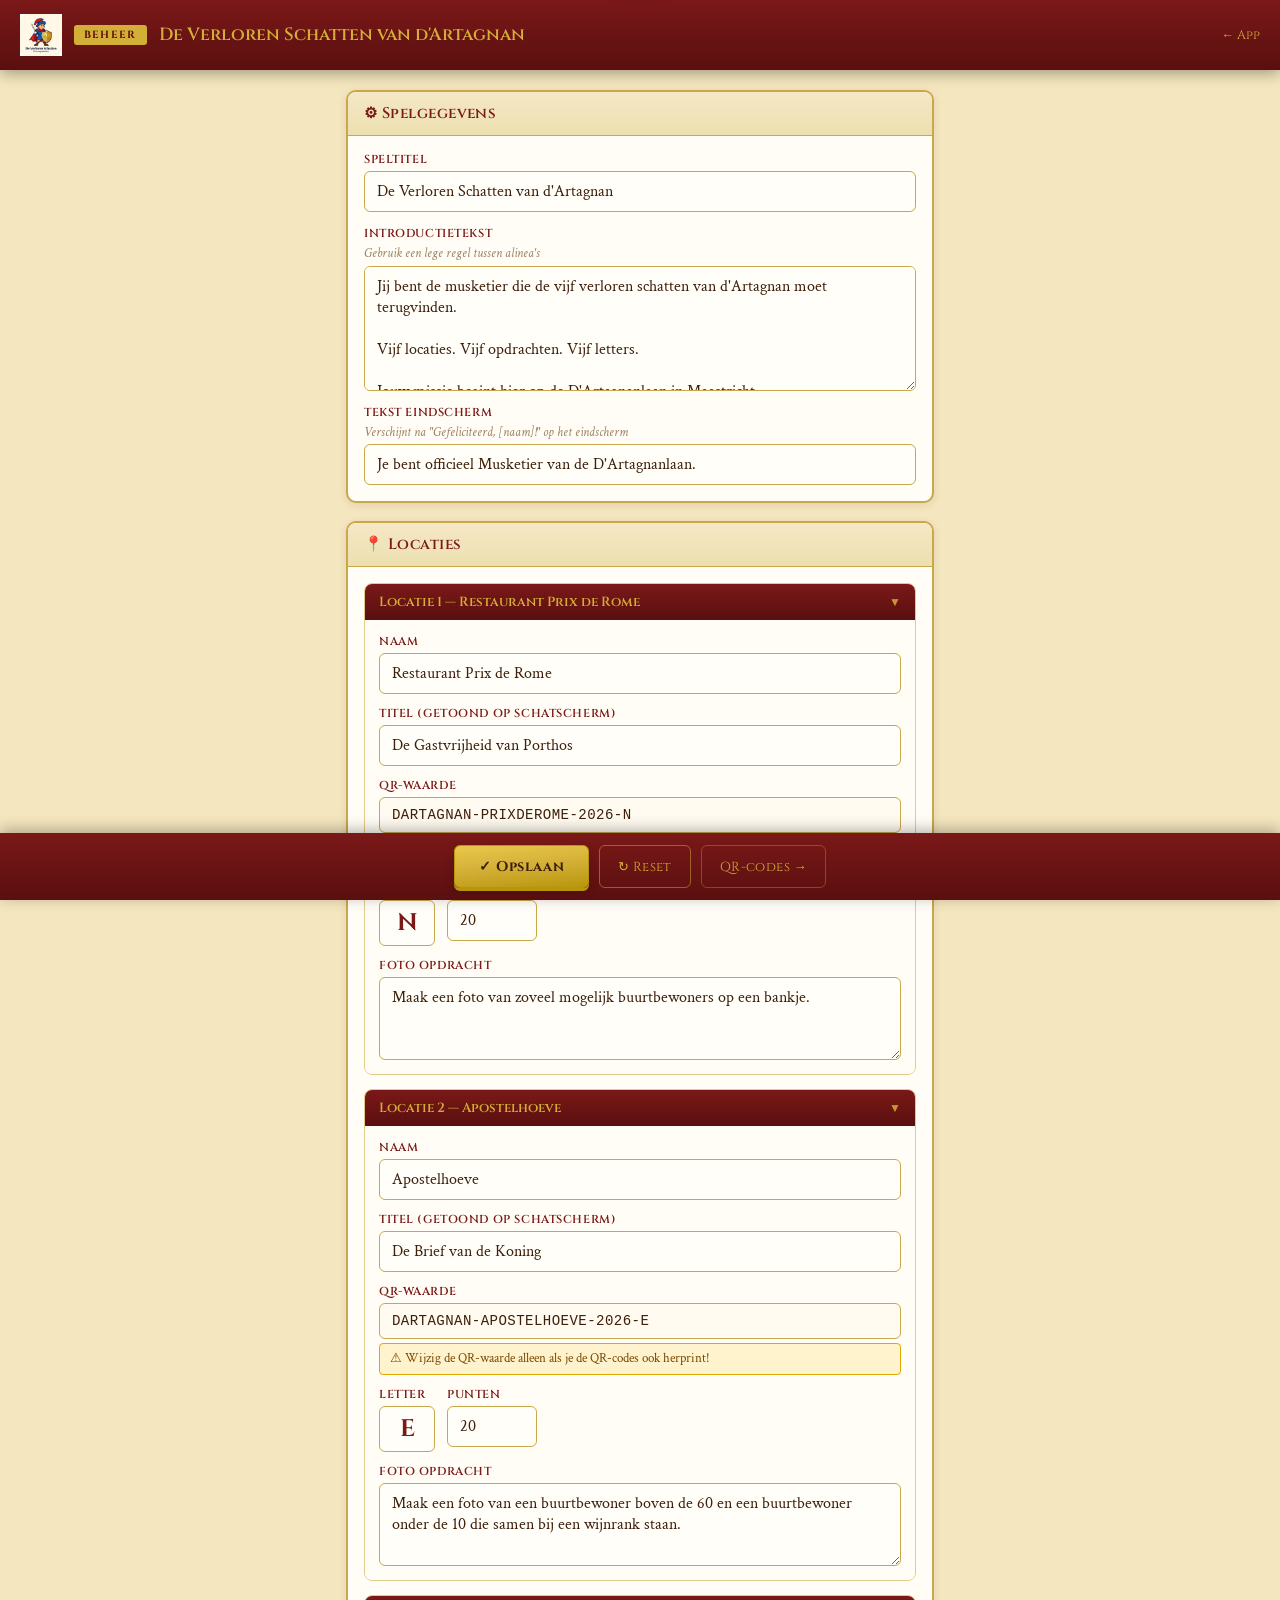
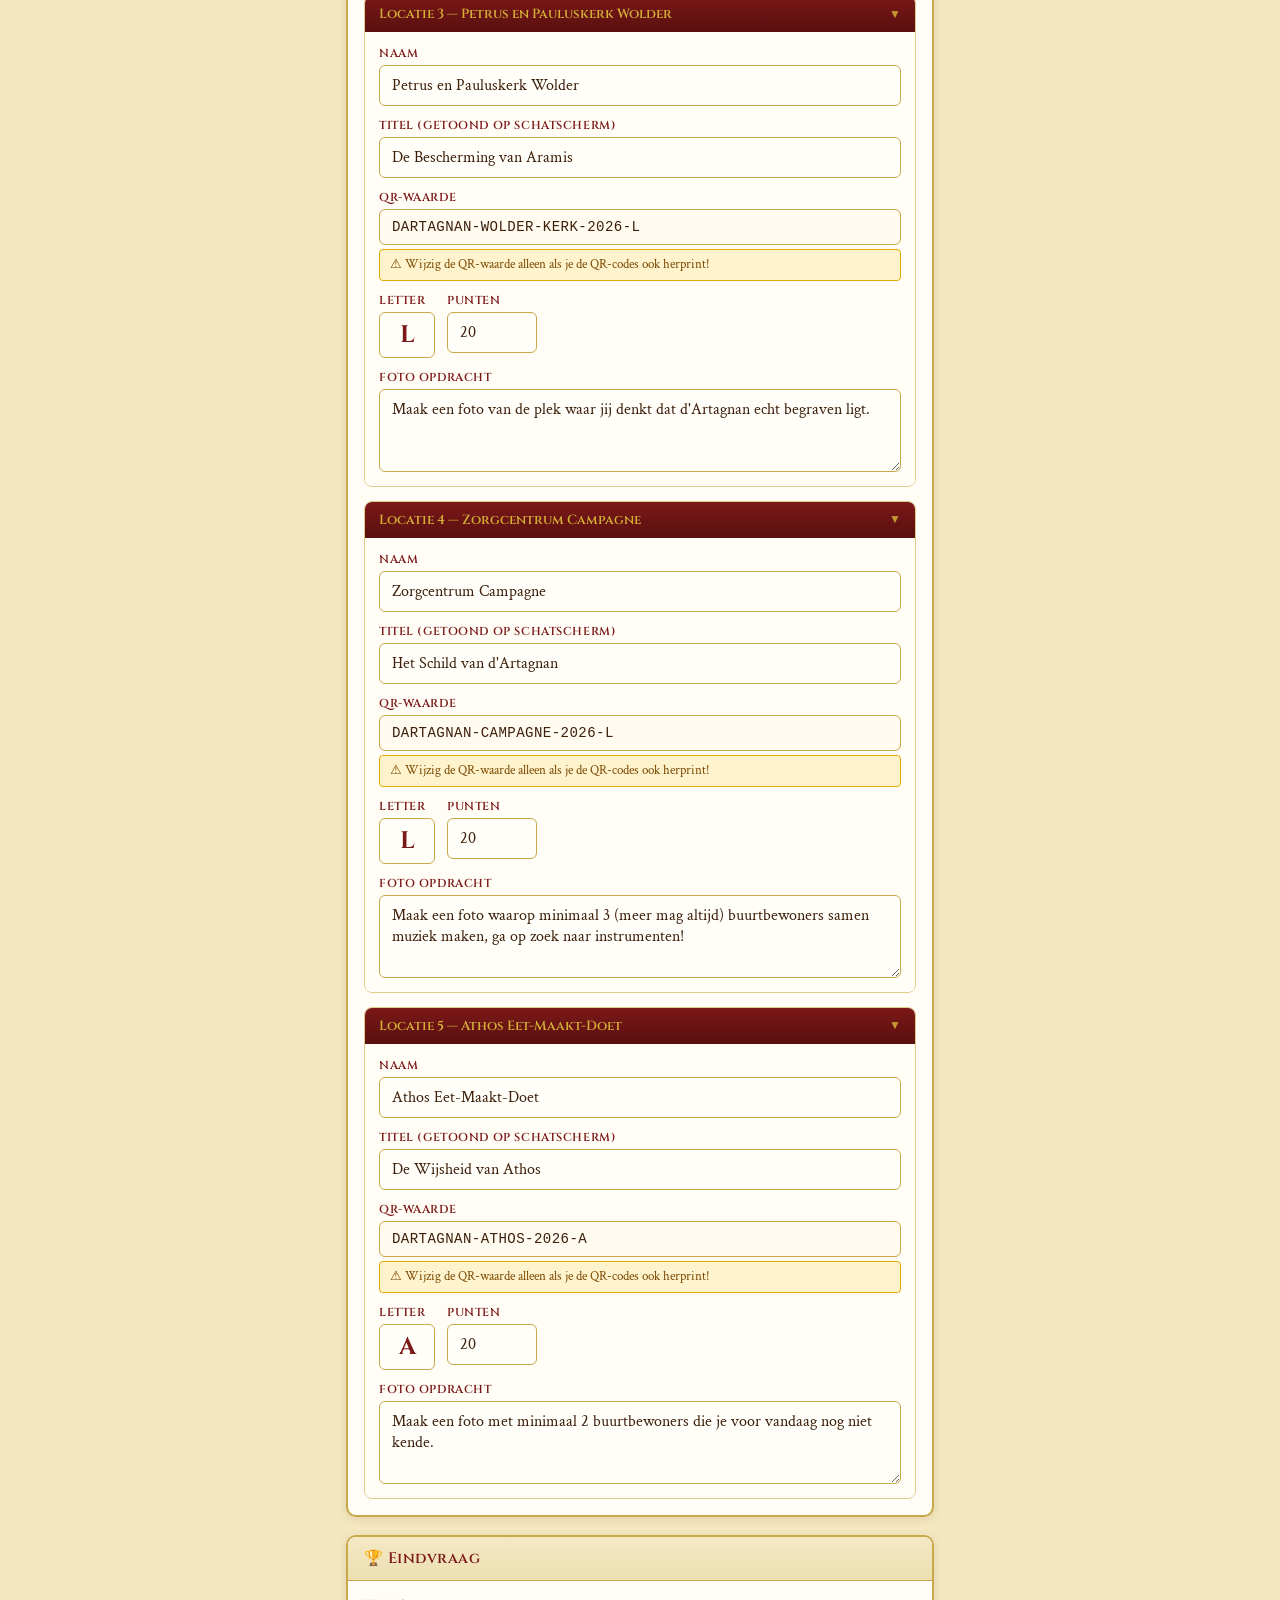
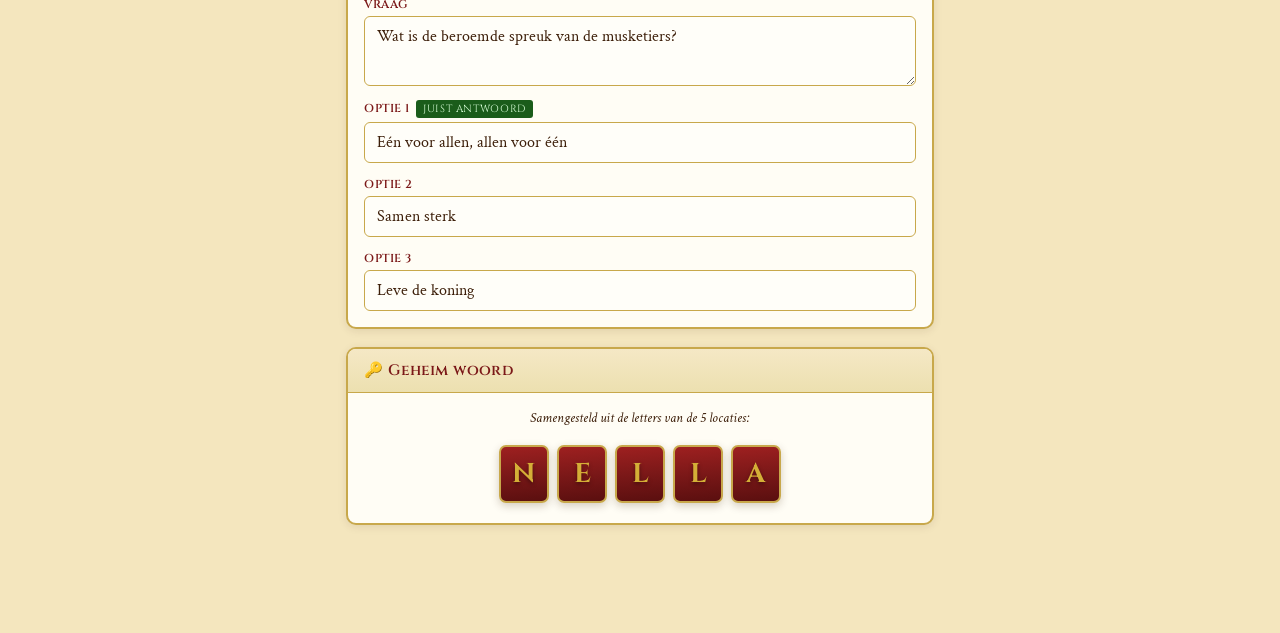
==== commit 942758a0: "aanpassingen volgorde en teksten" ====
--- a/admin.html
+++ b/admin.html
@@ -508,11 +508,11 @@
     introText:    "Jij bent de musketier die de vijf verloren schatten van d'Artagnan moet terugvinden.\n\nVijf locaties. Vijf opdrachten. Vijf letters.\n\nJouw missie begint hier op de D'Artagnanlaan in Maastricht.",
     congratsText: "Je bent officieel Musketier van de D'Artagnanlaan.",
     locations: [
-        { qrValue: 'DARTAGNAN-ATHOS-2026-A',        name: 'Athos Eet-Maakt-Doet',        title: 'De Wijsheid van Athos',        letter: 'A', points: 20, task: 'Maak een foto van iets dat creativiteit uitstraalt.' },
-        { qrValue: 'DARTAGNAN-CAMPAGNE-2026-L',      name: 'Zorgcentrum Campagne',         title: "Het Schild van d'Artagnan",    letter: 'L', points: 20, task: 'Maak een foto van iets dat verbinding tussen mensen symboliseert.' },
-        { qrValue: 'DARTAGNAN-WOLDER-KERK-2026-L',   name: 'Petrus en Pauluskerk Wolder',  title: 'De Bescherming van Aramis',   letter: 'L', points: 20, task: 'Maak een foto waarop de kerktoren volledig zichtbaar is.' },
-        { qrValue: 'DARTAGNAN-APOSTELHOEVE-2026-E',  name: 'Apostelhoeve',                 title: 'De Brief van de Koning',      letter: 'E', points: 20, task: 'Maak een foto van de mooiste plek bij de wijngaard.' },
-        { qrValue: 'DARTAGNAN-PRIXDEROME-2026-N',    name: 'Restaurant Prix de Rome',      title: 'De Gastvrijheid van Porthos', letter: 'N', points: 20, task: 'Maak een foto waarop minimaal drie buurtbewoners plezier hebben.' }
+        { qrValue: 'DARTAGNAN-PRIXDEROME-2026-N',    name: 'Restaurant Prix de Rome',      title: 'De Gastvrijheid van Porthos', letter: 'N', points: 20, task: 'Maak een foto van zoveel mogelijk buurtbewoners op een bankje.' },
+        { qrValue: 'DARTAGNAN-APOSTELHOEVE-2026-E',  name: 'Apostelhoeve',                 title: 'De Brief van de Koning',      letter: 'E', points: 20, task: 'Maak een foto van een buurtbewoner boven de 60 en een buurtbewoner onder de 10 die samen bij een wijnrank staan.' },
+        { qrValue: 'DARTAGNAN-WOLDER-KERK-2026-L',   name: 'Petrus en Pauluskerk Wolder',  title: 'De Bescherming van Aramis',   letter: 'L', points: 20, task: "Maak een foto van de plek waar jij denkt dat d'Artagnan echt begraven ligt." },
+        { qrValue: 'DARTAGNAN-CAMPAGNE-2026-L',      name: 'Zorgcentrum Campagne',         title: "Het Schild van d'Artagnan",    letter: 'L', points: 20, task: 'Maak een foto waarop minimaal 3 (meer mag altijd) buurtbewoners samen muziek maken, ga op zoek naar instrumenten!' },
+        { qrValue: 'DARTAGNAN-ATHOS-2026-A',        name: 'Athos Eet-Maakt-Doet',        title: 'De Wijsheid van Athos',        letter: 'A', points: 20, task: 'Maak een foto met minimaal 2 buurtbewoners die je voor vandaag nog niet kende.' }
     ],
     finalQuestion: "Wat is de beroemde spreuk van de musketiers?",
     correctAnswer: "Eén voor allen, allen voor één",
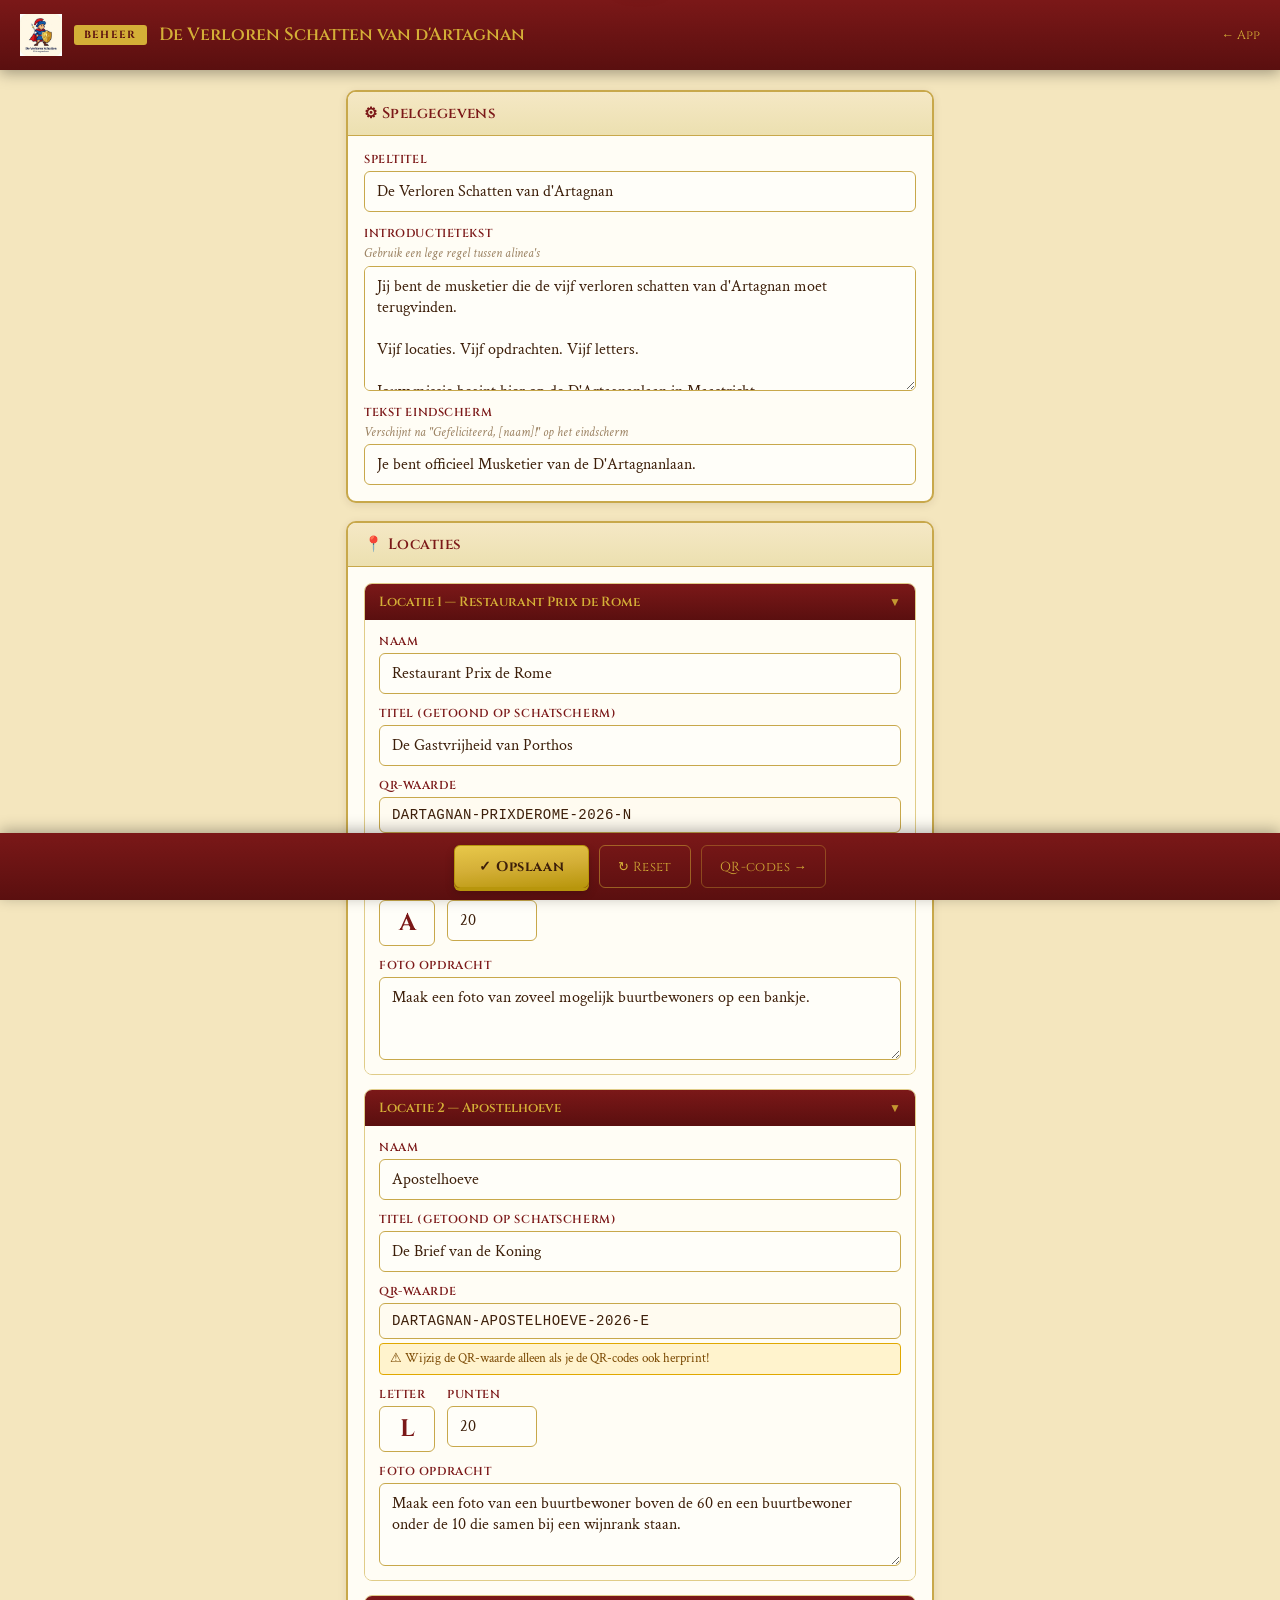
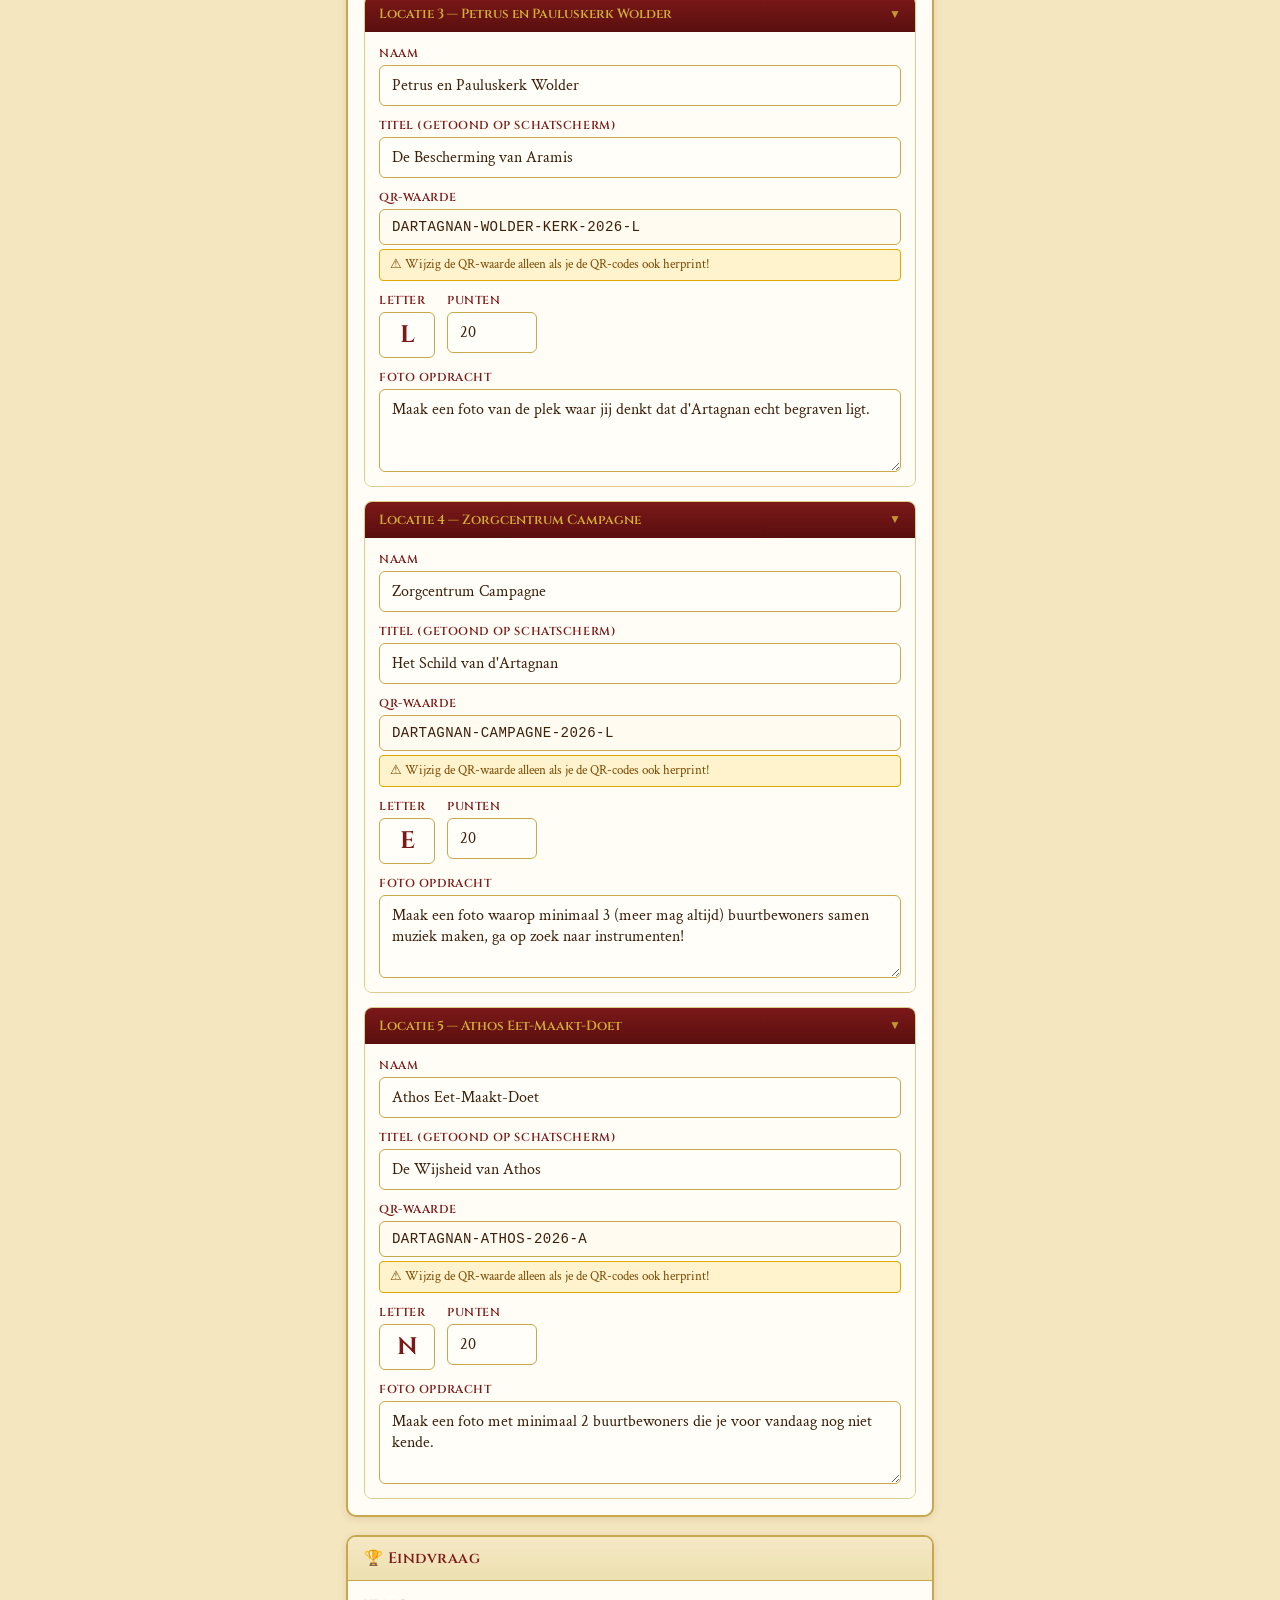
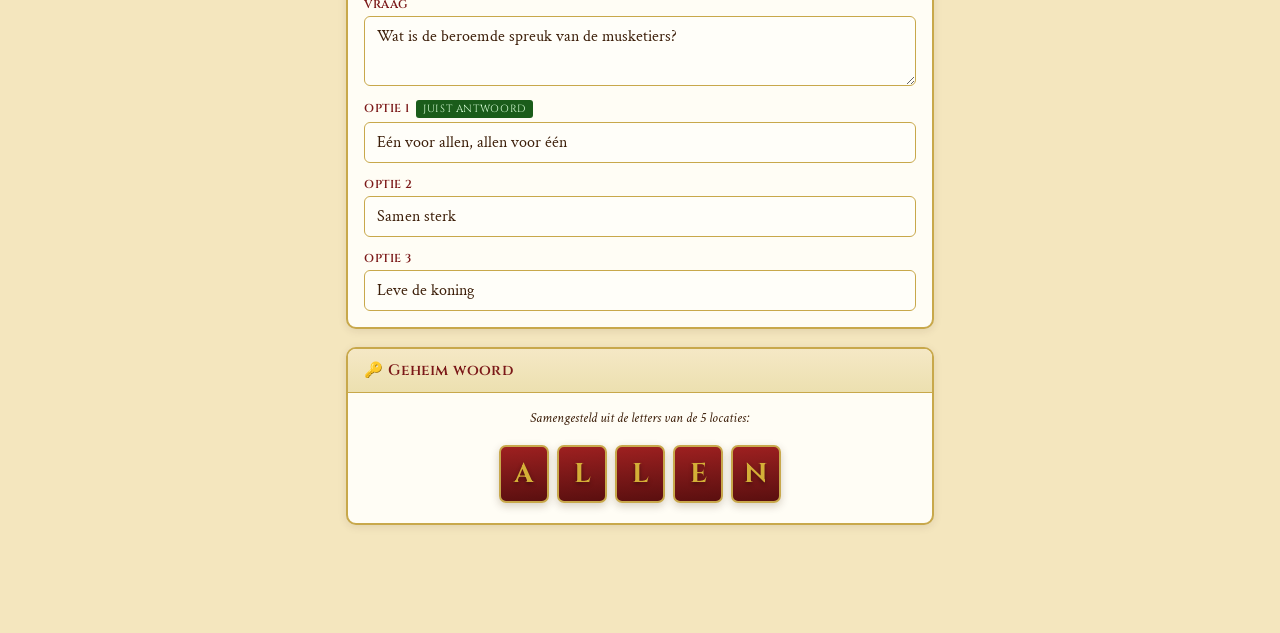
==== commit 95334ff1: "wijzigingen" ====
--- a/admin.html
+++ b/admin.html
@@ -508,11 +508,11 @@
     introText:    "Jij bent de musketier die de vijf verloren schatten van d'Artagnan moet terugvinden.\n\nVijf locaties. Vijf opdrachten. Vijf letters.\n\nJouw missie begint hier op de D'Artagnanlaan in Maastricht.",
     congratsText: "Je bent officieel Musketier van de D'Artagnanlaan.",
     locations: [
-        { qrValue: 'DARTAGNAN-PRIXDEROME-2026-N',    name: 'Restaurant Prix de Rome',      title: 'De Gastvrijheid van Porthos', letter: 'N', points: 20, task: 'Maak een foto van zoveel mogelijk buurtbewoners op een bankje.' },
-        { qrValue: 'DARTAGNAN-APOSTELHOEVE-2026-E',  name: 'Apostelhoeve',                 title: 'De Brief van de Koning',      letter: 'E', points: 20, task: 'Maak een foto van een buurtbewoner boven de 60 en een buurtbewoner onder de 10 die samen bij een wijnrank staan.' },
+        { qrValue: 'DARTAGNAN-PRIXDEROME-2026-N',    name: 'Restaurant Prix de Rome',      title: 'De Gastvrijheid van Porthos', letter: 'A', points: 20, task: 'Maak een foto van zoveel mogelijk buurtbewoners op een bankje.' },
+        { qrValue: 'DARTAGNAN-APOSTELHOEVE-2026-E',  name: 'Apostelhoeve',                 title: 'De Brief van de Koning',      letter: 'L', points: 20, task: 'Maak een foto van een buurtbewoner boven de 60 en een buurtbewoner onder de 10 die samen bij een wijnrank staan.' },
         { qrValue: 'DARTAGNAN-WOLDER-KERK-2026-L',   name: 'Petrus en Pauluskerk Wolder',  title: 'De Bescherming van Aramis',   letter: 'L', points: 20, task: "Maak een foto van de plek waar jij denkt dat d'Artagnan echt begraven ligt." },
-        { qrValue: 'DARTAGNAN-CAMPAGNE-2026-L',      name: 'Zorgcentrum Campagne',         title: "Het Schild van d'Artagnan",    letter: 'L', points: 20, task: 'Maak een foto waarop minimaal 3 (meer mag altijd) buurtbewoners samen muziek maken, ga op zoek naar instrumenten!' },
-        { qrValue: 'DARTAGNAN-ATHOS-2026-A',        name: 'Athos Eet-Maakt-Doet',        title: 'De Wijsheid van Athos',        letter: 'A', points: 20, task: 'Maak een foto met minimaal 2 buurtbewoners die je voor vandaag nog niet kende.' }
+        { qrValue: 'DARTAGNAN-CAMPAGNE-2026-L',      name: 'Zorgcentrum Campagne',         title: "Het Schild van d'Artagnan",    letter: 'E', points: 20, task: 'Maak een foto waarop minimaal 3 (meer mag altijd) buurtbewoners samen muziek maken, ga op zoek naar instrumenten!' },
+        { qrValue: 'DARTAGNAN-ATHOS-2026-A',        name: 'Athos Eet-Maakt-Doet',        title: 'De Wijsheid van Athos',        letter: 'N', points: 20, task: 'Maak een foto met minimaal 2 buurtbewoners die je voor vandaag nog niet kende.' }
     ],
     finalQuestion: "Wat is de beroemde spreuk van de musketiers?",
     correctAnswer: "Eén voor allen, allen voor één",
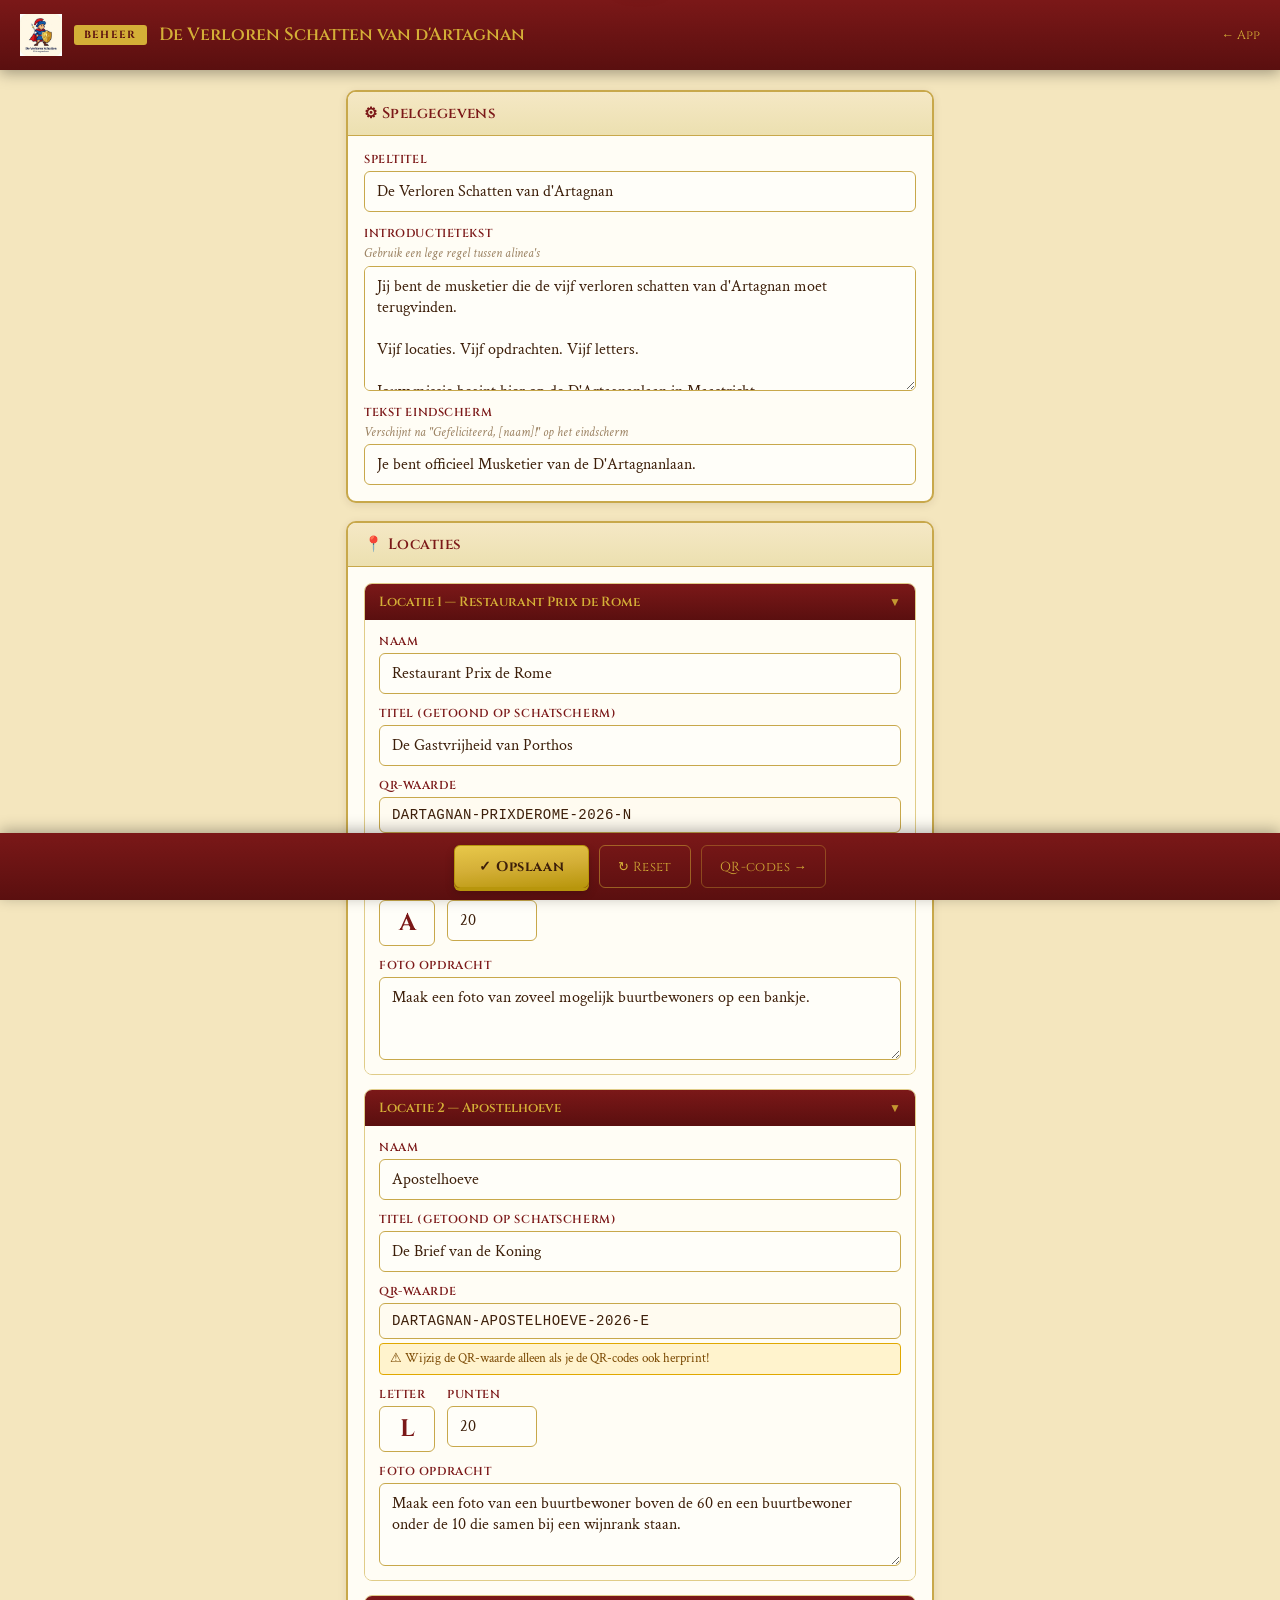
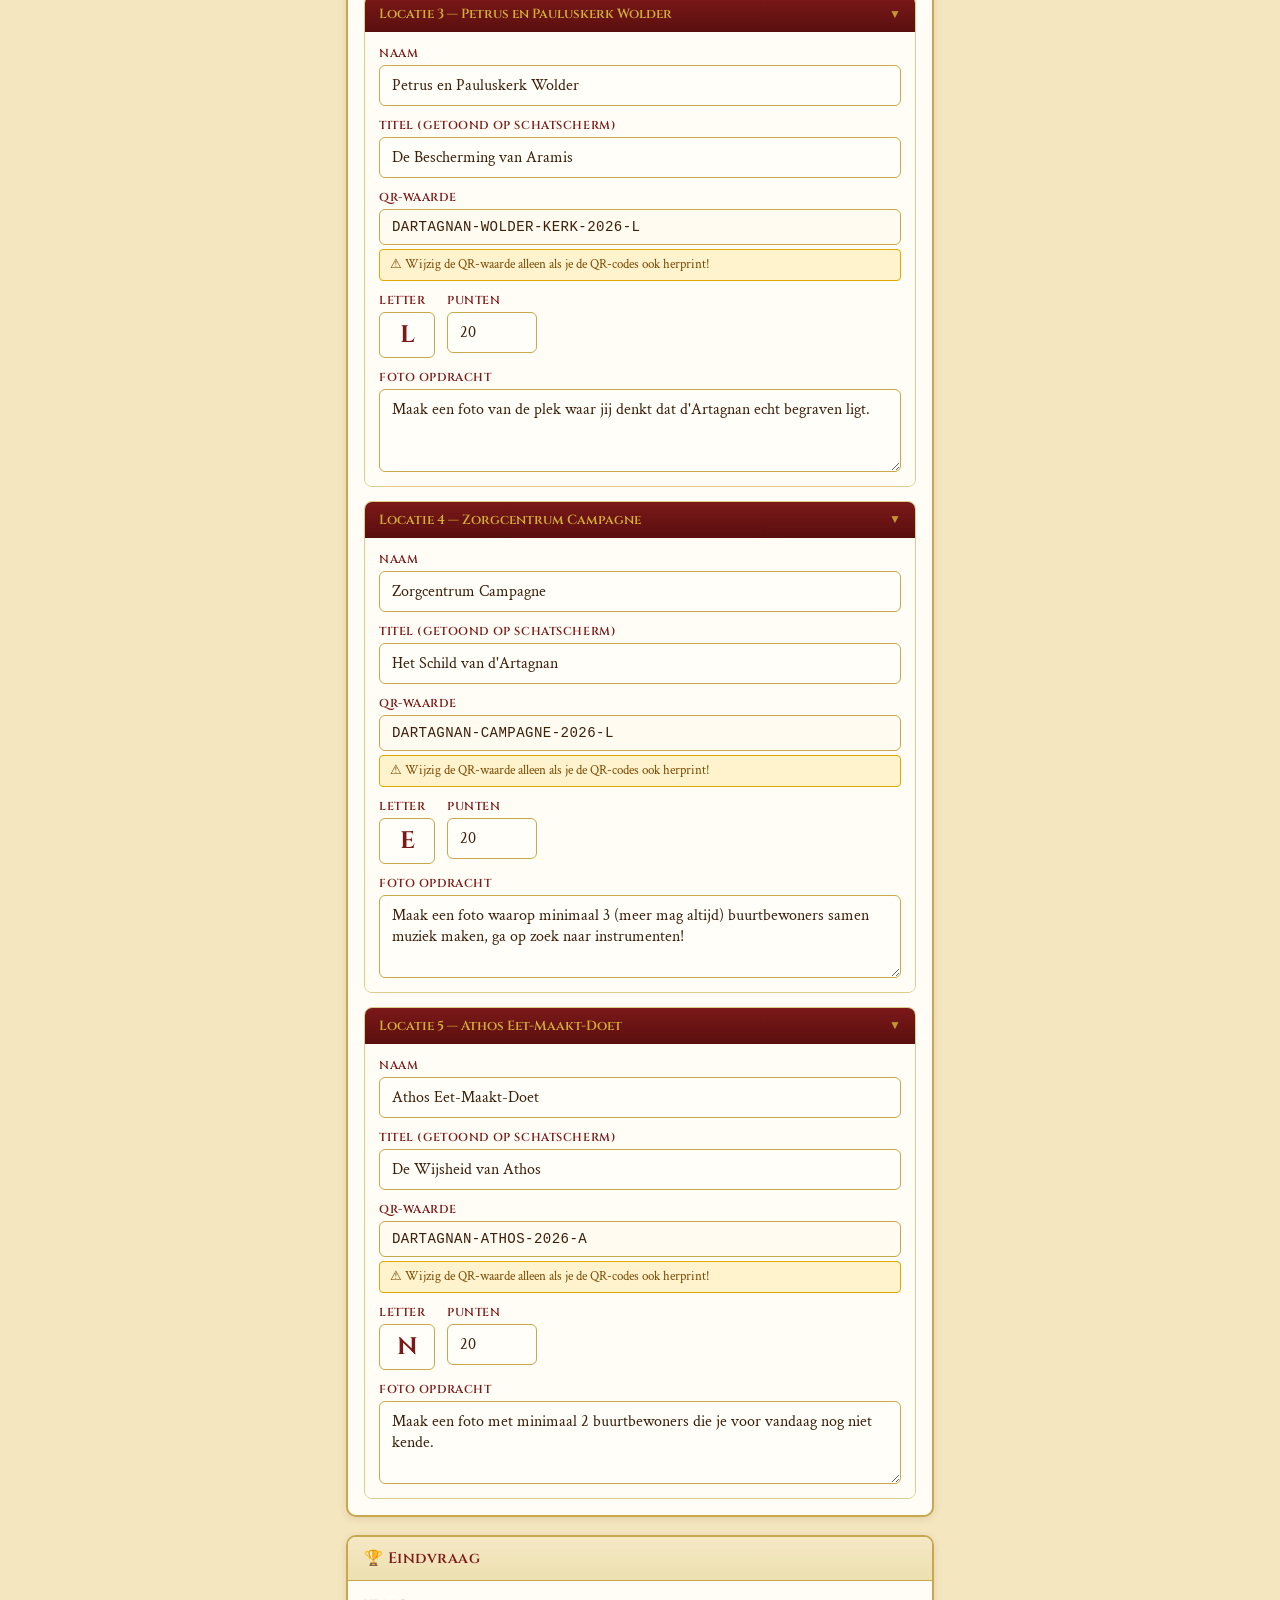
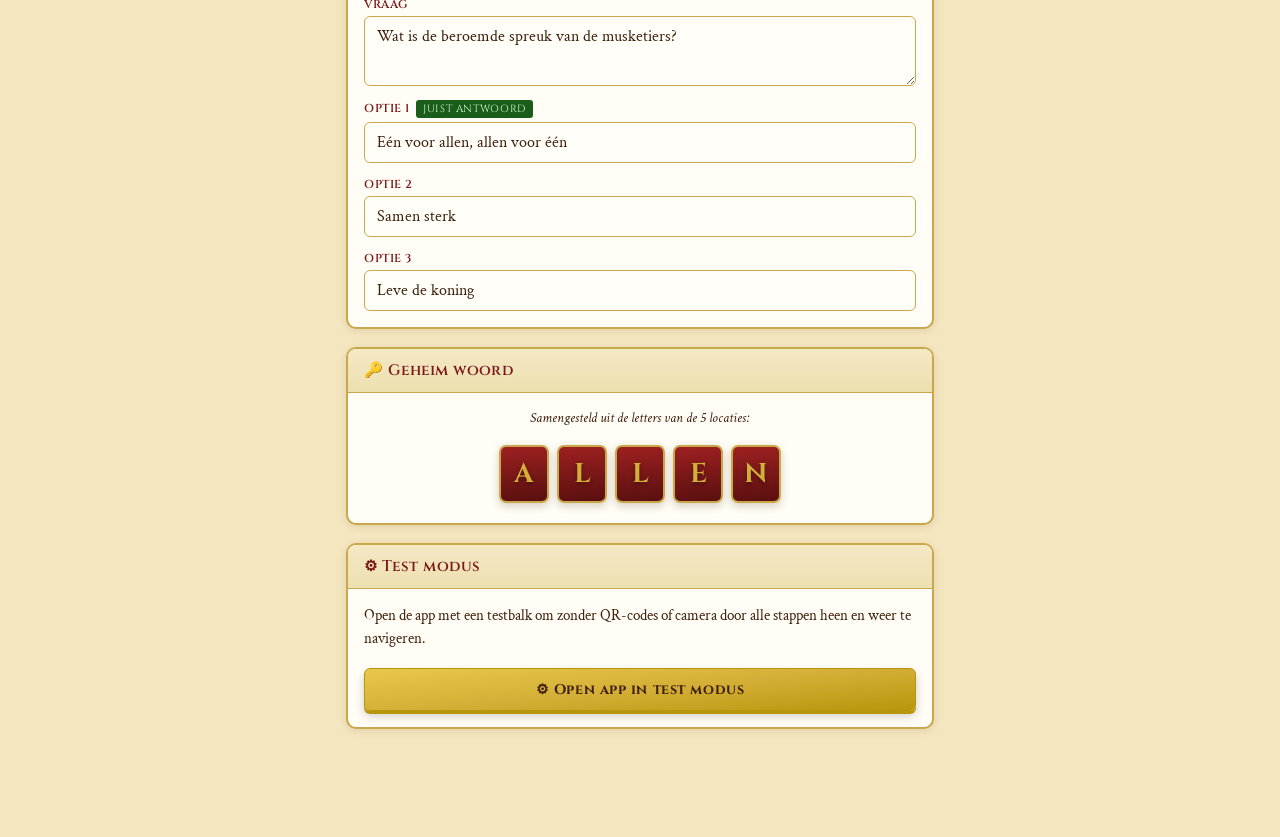
==== commit ede88efe: "added test mode" ====
--- a/admin.html
+++ b/admin.html
@@ -483,6 +483,17 @@
         <div class="section-body">
             <p class="word-hint">Samengesteld uit de letters van de 5 locaties:</p>
             <div class="word-preview" id="word-preview"></div>
+        </div>
+    </div>
+
+    <!-- ===== TEST MODUS ===== -->
+    <div class="admin-section">
+        <div class="section-header">
+            <h2>&#9881; Test modus</h2>
+        </div>
+        <div class="section-body">
+            <p style="font-family:var(--font-b);font-size:0.95rem;line-height:1.5;color:var(--dark);">Open de app met een testbalk om zonder QR-codes of camera door alle stappen heen en weer te navigeren.</p>
+            <button class="btn-save" id="btn-test-mode" style="margin-top:4px;">&#9881; Open app in test modus</button>
         </div>
     </div>
 
@@ -743,6 +754,11 @@
         .replace(/"/g, '&quot;');
 }
 
+function startTestMode() {
+    try { localStorage.setItem('artagnan_testmode', '1'); } catch (_) {}
+    window.open('index.html', '_blank');
+}
+
 /* ---- Init ---- */
 loadConfig();
 populateForm();
@@ -751,6 +767,7 @@
 
 document.getElementById('btn-save').addEventListener('click',  saveConfig);
 document.getElementById('btn-reset').addEventListener('click', resetConfig);
+document.getElementById('btn-test-mode').addEventListener('click', startTestMode);
 </script>
 
 </body>
